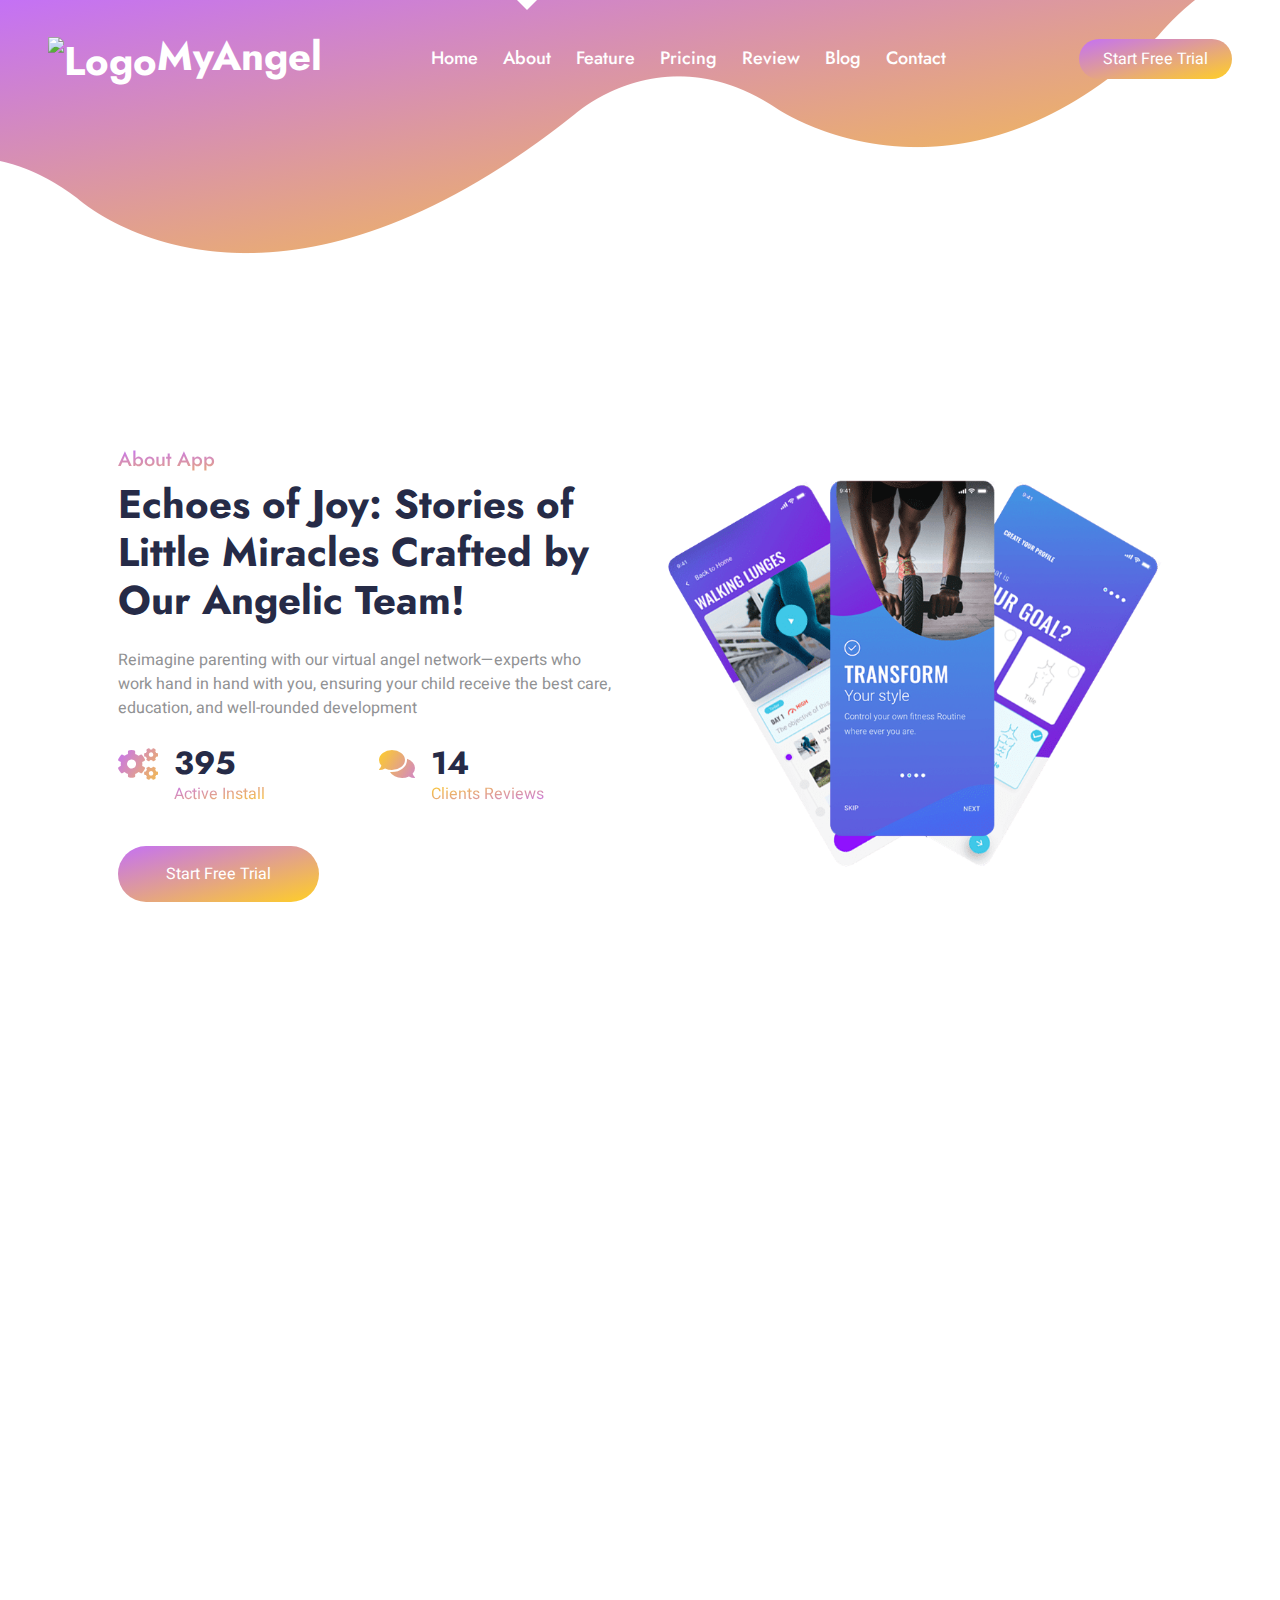
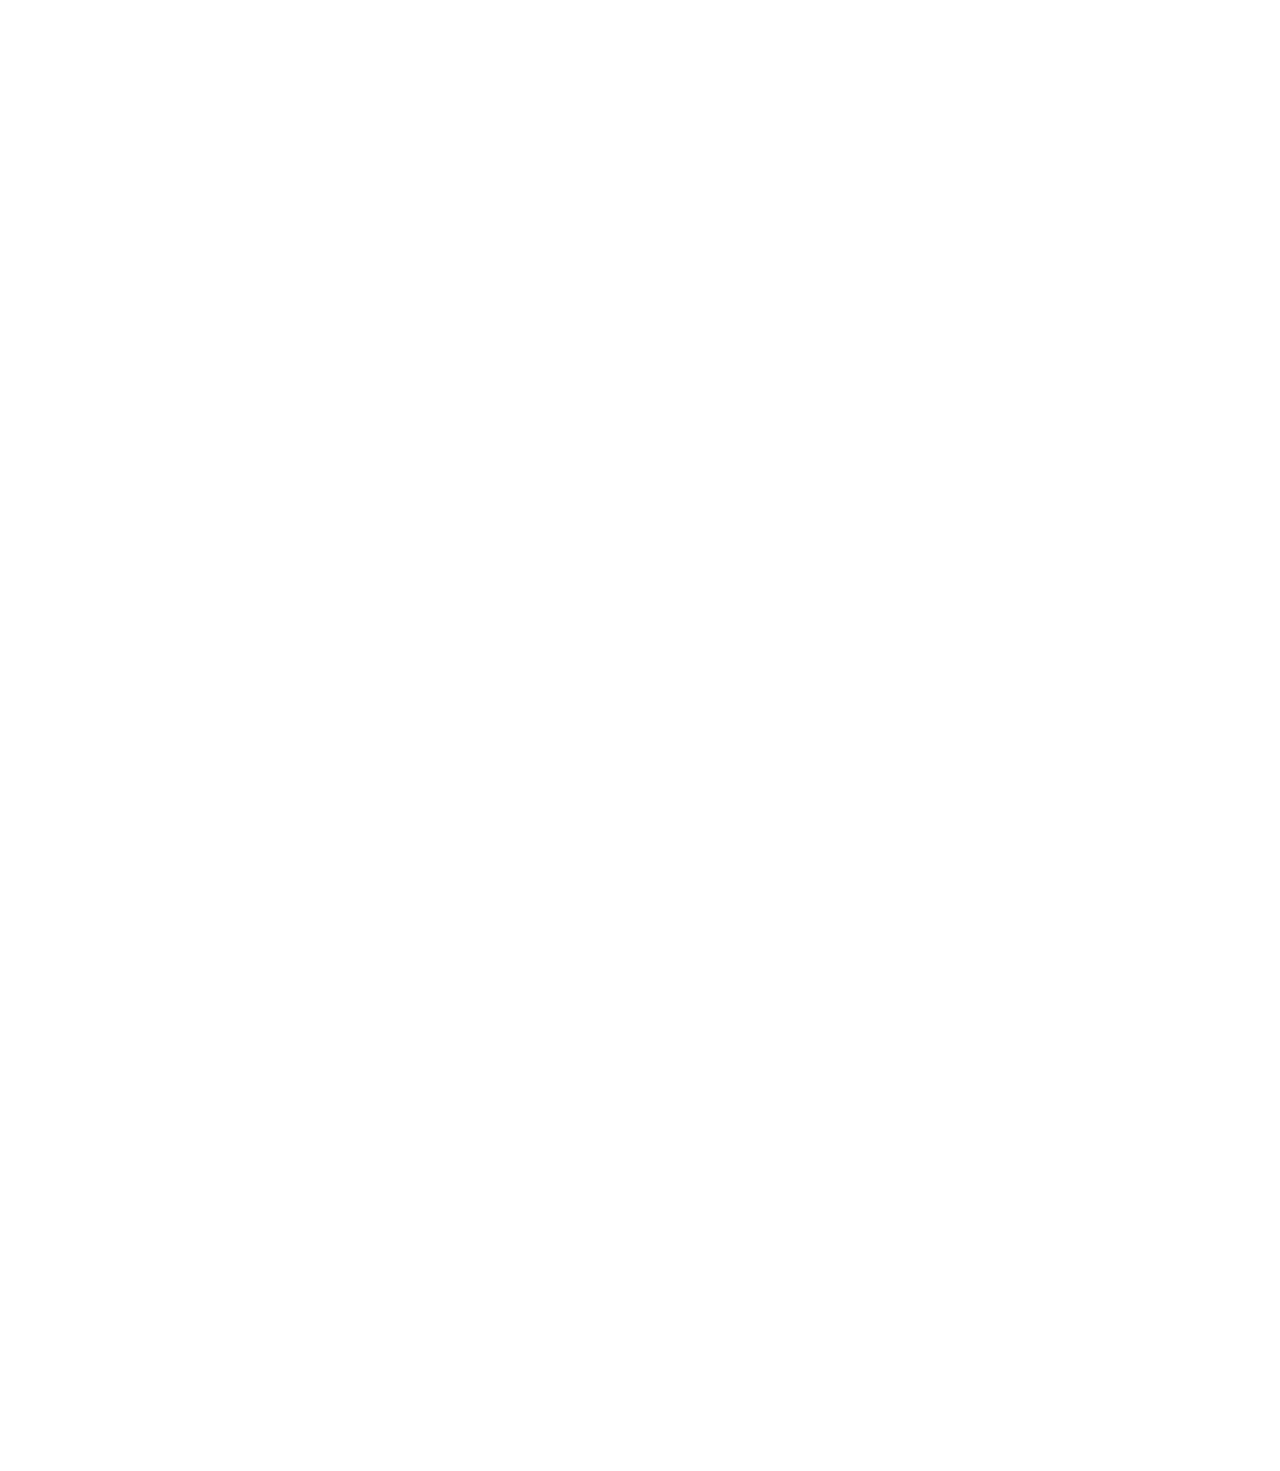
==== about.html @ a32f363b "bugs fixed blog" ====
<!DOCTYPE html>
<html lang="en">

<head>
    <meta charset="utf-8">
    <title>MyAngel</title>
    <meta content="width=device-width, initial-scale=1.0" name="viewport">
    <meta content="MyAngel, Myangel, My Angel, myangel" name="keywords">
    <meta content="" name="description">

    <!-- Favicon -->
    <link href="img/favicon.png" rel="icon">

    <!-- Google Web Fonts -->
    <link rel="preconnect" href="https://fonts.googleapis.com">
    <link rel="preconnect" href="https://fonts.gstatic.com" crossorigin>
    <link href="https://fonts.googleapis.com/css2?family=Heebo:wght@400;500&family=Jost:wght@500;600;700&display=swap" rel="stylesheet"> 

    <!-- Icon Font Stylesheet -->
    <link href="https://cdnjs.cloudflare.com/ajax/libs/font-awesome/5.10.0/css/all.min.css" rel="stylesheet">
    <link href="https://cdn.jsdelivr.net/npm/bootstrap-icons@1.4.1/font/bootstrap-icons.css" rel="stylesheet">

    <!-- Libraries Stylesheet -->
    <link href="lib/animate/animate.min.css" rel="stylesheet">
    <link href="lib/owlcarousel/assets/owl.carousel.min.css" rel="stylesheet">

    <!-- Customized Bootstrap Stylesheet -->
    <link href="css/bootstrap.min.css" rel="stylesheet">

    <!-- Template Stylesheet -->
    <link href="css/style.css" rel="stylesheet">
</head>

<body data-bs-spy="scroll" data-bs-target=".navbar" data-bs-offset="51">
    <div class="container-xxl bg-white p-0">
        <!-- Spinner Start -->
        <div id="spinner" class="show bg-white position-fixed translate-middle w-100 vh-100 top-50 start-50 d-flex align-items-center justify-content-center">
            <div class="spinner-grow text-primary" style="width: 3rem; height: 3rem;" role="status">
                <span class="sr-only">Loading...</span>
            </div>
        </div>
        <!-- Spinner End -->


        <!-- Navbar & Hero Start -->
        <div class="container-xxl position-relative p-0" id="home">
            <nav class="navbar navbar-expand-lg navbar-light px-4 px-lg-5 py-3 py-lg-0">
                <a href="#" class="navbar-brand p-0">
                    <h1 class="m-0"><img src="img/angelLogo.png" alt="Logo" class="angellogo">MyAngel</h1></a>
                <button class="navbar-toggler" type="button" data-bs-toggle="collapse" data-bs-target="#navbarCollapse">
                    <span class="fa fa-bars"></span>
                </button>
                <div class="collapse navbar-collapse" id="navbarCollapse">
                    <div class="navbar-nav mx-auto py-0">
                        <a href="index.html" class="nav-item nav-link">Home</a>
                        <a href="#" class="nav-item nav-link active">About</a>
                        <a href="feature.html" class="nav-item nav-link">Feature</a>
                        <a href="pricing.html" class="nav-item nav-link">Pricing</a>
                        <a href="review.html" class="nav-item nav-link">Review</a>
                        <a href="blog.html" class="nav-item nav-link">Blog</a>
                        <a href="contact.html" class="nav-item nav-link">Contact</a>
                    </div>
                    <a href="index.html#download" class="btn btn-primary-gradient rounded-pill py-2 px-4 ms-3 d-none d-lg-block">Start Free Trial</a>
                </div>
            </nav>

            <div class="container-xxl bg-primary hero-header">
                <div class="container px-lg-5">
                    
                </div>
            </div>
        </div>
        <!-- Navbar & Hero End -->


        <!-- About Start -->
    <section id="about">
        <div class="container-xxl py-5" id="about">
            <div class="container py-5 px-lg-5">
                <div class="row g-5 align-items-center">
                    <div class="col-lg-6 wow fadeInUp" data-wow-delay="0.1s">
                        <h5 class="text-primary-gradient fw-medium">About App</h5>
                        <h1 class="mb-4">Echoes of Joy: Stories of Little Miracles Crafted by Our Angelic Team!</h1>
                        <p class="mb-4">Reimagine parenting with our virtual angel network—experts who work hand in hand with 
                            you, ensuring your child receive the best care, education, and well-rounded development</p>
                        <div class="row g-4 mb-4">
                            <div class="col-sm-6 wow fadeIn" data-wow-delay="0.5s">
                                <div class="d-flex">
                                    <i class="fa fa-cogs fa-2x text-primary-gradient flex-shrink-0 mt-1"></i>
                                    <div class="ms-3">
                                        <h2 class="mb-0" data-toggle="counter-up">1234</h2>
                                        <p class="text-primary-gradient mb-0">Active Install</p>
                                    </div>
                                </div>
                            </div>
                            <div class="col-sm-6 wow fadeIn" data-wow-delay="0.7s">
                                <div class="d-flex">
                                    <i class="fa fa-comments fa-2x text-secondary-gradient flex-shrink-0 mt-1"></i>
                                    <div class="ms-3">
                                        <h2 class="mb-0" data-toggle="counter-up">45</h2>
                                        <p class="text-secondary-gradient mb-0">Clients Reviews</p>
                                    </div>
                                </div>
                            </div>
                        </div>
                        <a href="#download" class="btn btn-primary-gradient py-sm-3 px-4 px-sm-5 rounded-pill mt-3">Start Free Trial</a>
                    </div>
                    <div class="col-lg-6">
                        <img class="img-fluid wow fadeInRight" data-wow-delay="0.5s" src="img/about.png">
                    </div>
                </div>
            </div>
        </div>
    </section>
        <!-- About End -->


        <!-- Features Start -->
    <section id="feature">
        <div class="container-xxl py-5" id="feature">
            <div class="container py-5 px-lg-5">
                <div class="text-center wow fadeInUp" data-wow-delay="0.1s">
                    <h1 class="mb-5">Awesome Features</h1>
                </div>
                <div class="row g-4">
                    <div class="col-lg-4 col-md-6 wow fadeInUp" data-wow-delay="0.1s">
                        <div class="feature-item bg-light rounded p-4">
                            <div class="d-inline-flex align-items-center justify-content-center bg-primary-gradient rounded-circle mb-4" style="width: 60px; height: 60px;">
                                <i class="fa fa-eye text-white fs-4"></i>
                            </div>
                            <h5 class="mb-3">Creative Storytelling</h5>
                            <p class="m-0">Engaging story sessions to enhance imagination and language skills.</p>
                        </div>
                    </div>
                    <div class="col-lg-4 col-md-6 wow fadeInUp" data-wow-delay="0.3s">
                        <div class="feature-item bg-light rounded p-4">
                            <div class="d-inline-flex align-items-center justify-content-center bg-secondary-gradient rounded-circle mb-4" style="width: 60px; height: 60px;">
                                <i class="fa fa-layer-group text-white fs-4"></i>
                            </div>
                            <h5 class="mb-3">Science Experiments</h5>
                            <p class="m-0">Exciting experiments to foster curiosity and scientific thinking .</p>
                        </div>
                    </div>
                    <div class="col-lg-4 col-md-6 wow fadeInUp" data-wow-delay="0.5s">
                        <div class="feature-item bg-light rounded p-4">
                            <div class="d-inline-flex align-items-center justify-content-center bg-primary-gradient rounded-circle mb-4" style="width: 60px; height: 60px;">
                                <i class="fa fa-edit text-white fs-4"></i>
                            </div>
                            <h5 class="mb-3">Interactive Quizzes</h5>
                            <p class="m-0">Knowledge-based quizzes to stimulate learning and critical thinking</p>
                        </div>
                    </div>
                    <div class="col-lg-4 col-md-6 wow fadeInUp" data-wow-delay="0.1s">
                        <div class="feature-item bg-light rounded p-4">
                            <div class="d-inline-flex align-items-center justify-content-center bg-secondary-gradient rounded-circle mb-4" style="width: 60px; height: 60px;">
                                <i class="fa fa-shield-alt text-white fs-4"></i>
                            </div>
                            <h5 class="mb-3">Cooking Adventures</h5>
                            <p class="m-0">Fun and educational cooking sessions to encourage healthy eating habits.</p>
                        </div>
                    </div>
                    <div class="col-lg-4 col-md-6 wow fadeInUp" data-wow-delay="0.3s">
                        <div class="feature-item bg-light rounded p-4">
                            <div class="d-inline-flex align-items-center justify-content-center bg-primary-gradient rounded-circle mb-4" style="width: 60px; height: 60px;">
                                <i class="fa fa-cloud text-white fs-4"></i>
                            </div>
                            <h5 class="mb-3">Physical Fitness Challenges</h5>
                            <p class="m-0">Engaging exercises and challenges for a healthy lifestyle.</p>
                        </div>
                    </div>
                    <div class="col-lg-4 col-md-6 wow fadeInUp" data-wow-delay="0.5s">
                        <div class="feature-item bg-light rounded p-4">
                            <div class="d-inline-flex align-items-center justify-content-center bg-secondary-gradient rounded-circle mb-4" style="width: 60px; height: 60px;">
                                <i class="fa fa-mobile-alt text-white fs-4"></i>
                            </div>
                            <h5 class="mb-3">Virtual Book Club</h5>
                            <p class="m-0">Interactive book discussions to promote reading and literacy. </p>
                        </div>
                    </div>
                </div>
            </div>
        </div>
    </section>
        <!-- Features End -->


        <!-- Screenshot Start -->
        <div class="container-xxl py-5">
            <div class="container py-5 px-lg-5">
                <div class="row g-5 align-items-center">
                    <div class="col-lg-8 wow fadeInUp" data-wow-delay="0.1s">
                        
                        <h1 class="mb-4">Child Friendly interface And Very Easy To Use Learning App</h1>
                        <p class="mb-4">Elevate your parenting journey with our virtual angel companions—ensuring your child's 
                            health, education, and happiness, while respecting your unique role as their loving parent.</p>
                        <p><i class="fa fa-check text-primary-gradient me-3"></i>Personalized Tips and Advice</p>
                        <p><i class="fa fa-check text-primary-gradient me-3"></i>Virtual Playdates and Social Interaction</p>
                        <p class="mb-4"><i class="fa fa-check text-primary-gradient me-3"></i>Virtual Field Trips and Experiences</p>
                        <a href="#download" class="btn btn-primary-gradient py-sm-3 px-4 px-sm-5 rounded-pill mt-3">Download Now</a>
                    </div>
                    <div class="col-lg-4 d-flex justify-content-center justify-content-lg-end wow fadeInUp" data-wow-delay="0.3s">
                        <div class="owl-carousel screenshot-carousel">
                            <img class="img-fluid" src="img/screenshot-1.png" alt="">
                            <img class="img-fluid" src="img/screenshot-2.png" alt="">
                            <img class="img-fluid" src="img/screenshot-3.png" alt="">
                            <img class="img-fluid" src="img/screenshot-4.png" alt="">
                            <img class="img-fluid" src="img/screenshot-5.png" alt="">
                        </div>
                    </div>
                </div>
            </div>
        </div>
        <!-- Screenshot End -->
               

        <!-- Footer Start -->
        <div class="container-fluid bg-primary text-light footer wow fadeIn" data-wow-delay="0.1s">
            <div class="container py-5 px-lg-5">
                <div class="row g-5">
                    <div class="col-md-6 col-lg-6">
                        <h4 class="text-white mb-4">Address</h4>
                        <p><i class="fa fa-map-marker-alt me-3"></i>34 Fake Street, Bengaluru, India</p>
                        <p><i class="fa fa-phone-alt me-3"></i><a href="tel:+91 7777777777">+91 7777777777</a></p>
                        <p><i class="fa fa-envelope me-3"></i><a href="mailto:info@happyangels.com">info@happyangels.com</a></p>
                        <div class="d-flex pt-2">
                            <a class="btn btn-outline-light btn-social" href=""><i class="fab fa-twitter"></i></a>
                            <a class="btn btn-outline-light btn-social" href=""><i class="fab fa-facebook-f"></i></a>
                            <a class="btn btn-outline-light btn-social" href=""><i class="fab fa-instagram"></i></a>
                            <a class="btn btn-outline-light btn-social" href=""><i class="fab fa-linkedin-in"></i></a>
                        </div>
                    </div>
                    <div class="col-md-6 col-lg-6">
                        <h4 class="text-white mb-4">Quick Link</h4>
                        <a class="btn btn-link" href="#about">About Us</a>
                        <a class="btn btn-link" href="">Privacy Policy</a>
                        <a class="btn btn-link" href="">Terms & Condition</a>
                        <a class="btn btn-link" href="">Career</a>
                    </div>
                    
                </div>
            </div>
            <div class="container px-lg-5">
                <div class="copyright">
                    <div class="row">
                        <div class="col-md-6 text-center text-md-start mb-3 mb-md-0">
                            Copyright &copy;<script>document.write(new Date().getFullYear());</script> All rights reserved | This Demo is designed by <a href="https://oscode.co.in" target="_blank">OS-Code</a>
                        </div>
                    </div>
                </div>
            </div>
        </div>
        <!-- Footer End -->


        <!-- Back to Top -->
        <a href="#" class="btn btn-lg btn-lg-square back-to-top pt-2"><i class="bi bi-arrow-up text-white"></i></a>
    </div>

    <!-- JavaScript Libraries -->
    <script src="https://code.jquery.com/jquery-3.4.1.min.js"></script>
    <script src="https://cdn.jsdelivr.net/npm/bootstrap@5.0.0/dist/js/bootstrap.bundle.min.js"></script>
    <script src="lib/wow/wow.min.js"></script>
    <script src="lib/easing/easing.min.js"></script>
    <script src="lib/waypoints/waypoints.min.js"></script>
    <script src="lib/counterup/counterup.min.js"></script>
    <script src="lib/owlcarousel/owl.carousel.min.js"></script>

    <!--Javascript -->
    <script src="js/main.js"></script>
    <!--Disable Right Click-->
    <script src="js/sec.js"></script>
</body>

</html>
---- css/style.css ----
/********** Template CSS **********/
:root {
  --primary: #c471f5;
  --secondary: #ffcf26;
  --light: #ffffff;
  --dark: #262b47;
}

/*** Spinner ***/
#spinner {
  opacity: 0;
  visibility: hidden;
  transition: opacity 0.5s ease-out, visibility 0s linear 0.5s;
  z-index: 99999;
}

#spinner.show {
  transition: opacity 0.5s ease-out, visibility 0s linear 0s;
  visibility: visible;
  opacity: 1;
}

/*** Heading ***/
h1,
h2,
.fw-bold {
  font-weight: 700 !important;
}

h3,
h4,
.fw-semi-bold {
  font-weight: 600 !important;
}

h5,
h6,
.fw-medium {
  font-weight: 500 !important;
}

/*** Gradient Text & BG ***/
.text-primary-gradient {
  background: linear-gradient(
    to bottom right,
    var(--primary),
    var(--secondary)
  );
  -webkit-background-clip: text;
  -webkit-text-fill-color: transparent;
}

.text-secondary-gradient {
  background: linear-gradient(
    to bottom right,
    var(--secondary),
    var(--primary)
  );
  -webkit-background-clip: text;
  -webkit-text-fill-color: transparent;
}

.bg-primary-gradient {
  background: linear-gradient(
    to bottom right,
    var(--primary),
    var(--secondary)
  );
}

.bg-secondary-gradient {
  background: linear-gradient(
    to bottom right,
    var(--secondary),
    var(--primary)
  );
}

/*** Button ***/
.btn {
  transition: 0.5s;
}

.btn.btn-primary-gradient,
.btn.btn-secondary-gradient {
  position: relative;
  overflow: hidden;
  border: none;
  color: #ffffff;
  z-index: 1;
}

.btn.btn-primary-gradient::after,
.btn.btn-secondary-gradient::after {
  position: absolute;
  content: "";
  top: 0;
  left: 0;
  width: 100%;
  height: 100%;
  transition: 0.5s;
  z-index: -1;
  opacity: 0;
}

.btn.btn-primary-gradient,
.btn.btn-secondary-gradient::after {
  background: linear-gradient(
    to bottom right,
    var(--primary),
    var(--secondary)
  );
}

.btn.btn-secondary-gradient,
.btn.btn-primary-gradient::after {
  background: linear-gradient(
    to bottom right,
    var(--secondary),
    var(--primary)
  );
}

.btn.btn-primary-gradient:hover::after,
.btn.btn-secondary-gradient:hover::after {
  opacity: 1;
}

.btn-square {
  width: 38px;
  height: 38px;
}

.btn-sm-square {
  width: 32px;
  height: 32px;
}

.btn-lg-square {
  width: 48px;
  height: 48px;
}

.btn-square,
.btn-sm-square,
.btn-lg-square {
  padding: 0;
  display: flex;
  align-items: center;
  justify-content: center;
  font-weight: normal;
  border-radius: 50px;
}

.back-to-top {
  position: fixed;
  display: none;
  right: 45px;
  bottom: 45px;
  z-index: 99;
  border: none;
  background: linear-gradient(
    to bottom right,
    var(--primary),
    var(--secondary)
  );
}

/*** Navbar ***/
.navbar-light .navbar-nav .nav-link {
  position: relative;
  margin-right: 25px;
  padding: 45px 0;
  font-family: "Jost", sans-serif;
  font-size: 18px;
  font-weight: 500;
  color: var(--light) !important;
  outline: none;
  transition: 0.5s;
}

.navbar-light .navbar-nav .nav-link::before {
  position: absolute;
  content: "";
  width: 0;
  height: 0;
  top: -10px;
  left: 50%;
  transform: translateX(-50%);
  border: 10px solid;
  border-color: var(--light) transparent transparent transparent;
  transition: 0.5s;
}

.sticky-top.navbar-light .navbar-nav .nav-link {
  padding: 20px 0;
  color: var(--dark) !important;
}

.navbar-light .navbar-nav .nav-link:hover::before,
.navbar-light .navbar-nav .nav-link.active::before {
  top: 0;
}

.navbar-light .navbar-brand h1 {
  color: #ffffff;
}

.navbar-light .navbar-brand img {
  max-height: 100px;
  transition: 0.5s;
}

.sticky-top.navbar-light .navbar-brand img {
  max-height: 90px;
}

@media (max-width: 991.98px) {
  .sticky-top.navbar-light {
    position: relative;
    background: #ffffff;
  }

  .navbar-light .navbar-collapse {
    margin-top: 15px;
    border-top: 1px solid #dddddd;
  }

  .navbar-light .navbar-nav .nav-link,
  .sticky-top.navbar-light .navbar-nav .nav-link {
    padding: 10px 0;
    margin-left: 0;
    color: var(--dark) !important;
  }

  .navbar-light .navbar-nav .nav-link::before {
    display: none;
  }

  .navbar-light .navbar-nav .nav-link:hover,
  .navbar-light .navbar-nav .nav-link.active {
    color: var(--primary) !important;
  }

  .navbar-light .navbar-brand h1 {
    background: linear-gradient(
      to bottom right,
      var(--primary),
      var(--secondary)
    );
    -webkit-background-clip: text;
    -webkit-text-fill-color: transparent;
  }

  .navbar-light .navbar-brand img {
    max-height: 90px;
  }
}

@media (min-width: 992px) {
  .navbar-light {
    position: absolute;
    width: 100%;
    top: 0;
    left: 0;
    z-index: 999;
  }

  .sticky-top.navbar-light {
    position: fixed;
    background: #ffffff;
  }

  .sticky-top.navbar-light .navbar-nav .nav-link::before {
    border-top-color: var(--primary);
  }

  .sticky-top.navbar-light .navbar-brand h1 {
    background: linear-gradient(
      to bottom right,
      var(--primary),
      var(--secondary)
    );
    -webkit-background-clip: text;
    -webkit-text-fill-color: transparent;
  }
}

/*** Hero Header ***/
.hero-header {
  margin-bottom: 6rem;
  padding: 16rem 0 0 0;
  background: url(../img/), url(../img/), url(../img/bg-bottom.png),
    linear-gradient(to bottom right, var(--primary), var(--secondary));
  background-position: left 0px top 0px, right 0px top 50%, center bottom;
  background-repeat: no-repeat;
}

@media (max-width: 991.98px) {
  .hero-header {
    padding: 6rem 0 9rem 0;
  }
}

/*** Feature ***/
.feature-item {
  transition: 0.5s;
}

.feature-item:hover {
  margin-top: -15px;
  box-shadow: 0 0.5rem 1.5rem rgba(0, 0, 0, 0.08);
}

/*** Pricing ***/
.pricing .nav {
  padding: 2px;
}

.pricing .nav-link {
  padding: 12px 30px;
  font-weight: 500;
  color: var(--dark);
  background: #ffffff;
}

.pricing .nav-item:first-child .nav-link {
  border-radius: 30px 0 0 30px;
}

.pricing .nav-item:last-child .nav-link {
  border-radius: 0 30px 30px 0;
}

.pricing .nav-link.active {
  color: #ffffff;
  background: linear-gradient(
    to bottom right,
    var(--primary),
    var(--secondary)
  );
}

/*** Screenshot ***/
.screenshot-carousel {
  position: relative;
  width: 253px;
  height: 500px;
  padding: 15px;
  margin-right: 30px;
}

.screenshot-carousel::before {
  position: absolute;
  content: "";
  width: 100%;
  height: 100%;
  top: 0;
  left: 0;
  background: url(../img/screenshot-frame.png) center center no-repeat;
  background-size: 253px 500px;
  z-index: 1;
}

.screenshot-carousel .owl-item img {
  position: relative;
  width: 223px;
  height: 470px;
}

.screenshot-carousel .owl-dots {
  position: absolute;
  top: 50%;
  right: -30px;
  transform: translateY(-50%);
  display: flex;
  flex-direction: column;
  align-items: center;
  justify-content: center;
}

.screenshot-carousel .owl-dot {
  position: relative;
  display: inline-block;
  margin: 5px 0;
  width: 15px;
  height: 15px;
  background: linear-gradient(
    to bottom right,
    var(--primary),
    var(--secondary)
  );
  border-radius: 15px;
  transition: 0.5s;
}

.screenshot-carousel .owl-dot::after {
  position: absolute;
  content: "";
  width: 5px;
  height: 5px;
  top: 5px;
  left: 5px;
  background: #ffffff;
  border-radius: 5px;
}

.screenshot-carousel .owl-dot.active {
  box-shadow: 0 0 10px var(--dark);
}

/*** Testimonial ***/
.testimonial-carousel .owl-item .testimonial-item,
.testimonial-carousel .owl-item .testimonial-item * {
  transition: 0.5s;
}

.testimonial-carousel .owl-item.center .testimonial-item {
  background: linear-gradient(
    to bottom right,
    var(--primary),
    var(--secondary)
  );
}

.testimonial-carousel .owl-item.center .testimonial-item h5,
.testimonial-carousel .owl-item.center .testimonial-item p {
  color: #ffffff !important;
}

.testimonial-carousel .owl-nav {
  margin-top: 30px;
  display: flex;
  justify-content: center;
}

.testimonial-carousel .owl-nav .owl-prev,
.testimonial-carousel .owl-nav .owl-next {
  margin: 0 12px;
  width: 50px;
  height: 50px;
  display: flex;
  align-items: center;
  justify-content: center;
  color: #ffffff;
  background: linear-gradient(
    to bottom right,
    var(--primary),
    var(--secondary)
  );
  border-radius: 60px;
  font-size: 18px;
  transition: 0.5s;
}

.testimonial-carousel .owl-nav .owl-prev:hover,
.testimonial-carousel .owl-nav .owl-next:hover {
  background: linear-gradient(
    to bottom right,
    var(--secondary),
    var(--primary)
  );
}

/* blog */

.blog-footer {
  display: flex;
  align-items: center;
  justify-content: space-between;
  margin-top: 1rem;
}

/*** Footer ***/
.footer {
  margin-top: 6rem;
  padding-top: 9rem;
  background: url(../img/), url(../img/), url(../img/bg-top.png),
    linear-gradient(to bottom right, var(--primary), var(--secondary));
  background-position: left 0px bottom 0px, right 0px top 50%, center top;
  background-repeat: no-repeat;
}

.footer .btn.btn-social {
  margin-right: 5px;
  width: 40px;
  height: 40px;
  display: flex;
  align-items: center;
  justify-content: center;
  color: var(--light);
  border: 1px solid rgba(256, 256, 256, 0.1);
  border-radius: 40px;
  transition: 0.3s;
}

.footer .btn.btn-social:hover {
  color: var(--primary);
}

.footer .btn.btn-link {
  display: block;
  margin-bottom: 10px;
  padding: 0;
  text-align: left;
  color: var(--light);
  font-weight: normal;
  transition: 0.3s;
}

.footer .btn.btn-link::before {
  position: relative;
  content: "\f105";
  font-family: "Font Awesome 5 Free";
  font-weight: 900;
  margin-right: 10px;
}

.footer .btn.btn-link:hover {
  letter-spacing: 1px;
  box-shadow: none;
}

.footer .copyright {
  padding: 25px 0;
  font-size: 14px;
  border-top: 1px solid rgba(256, 256, 256, 0.1);
}

.footer .copyright a {
  color: var(--light);
}

.footer .footer-menu a {
  margin-right: 15px;
  padding-right: 15px;
  border-right: 1px solid rgba(255, 255, 255, 0.1);
}

.footer .footer-menu a:last-child {
  margin-right: 0;
  padding-right: 0;
  border-right: none;
}
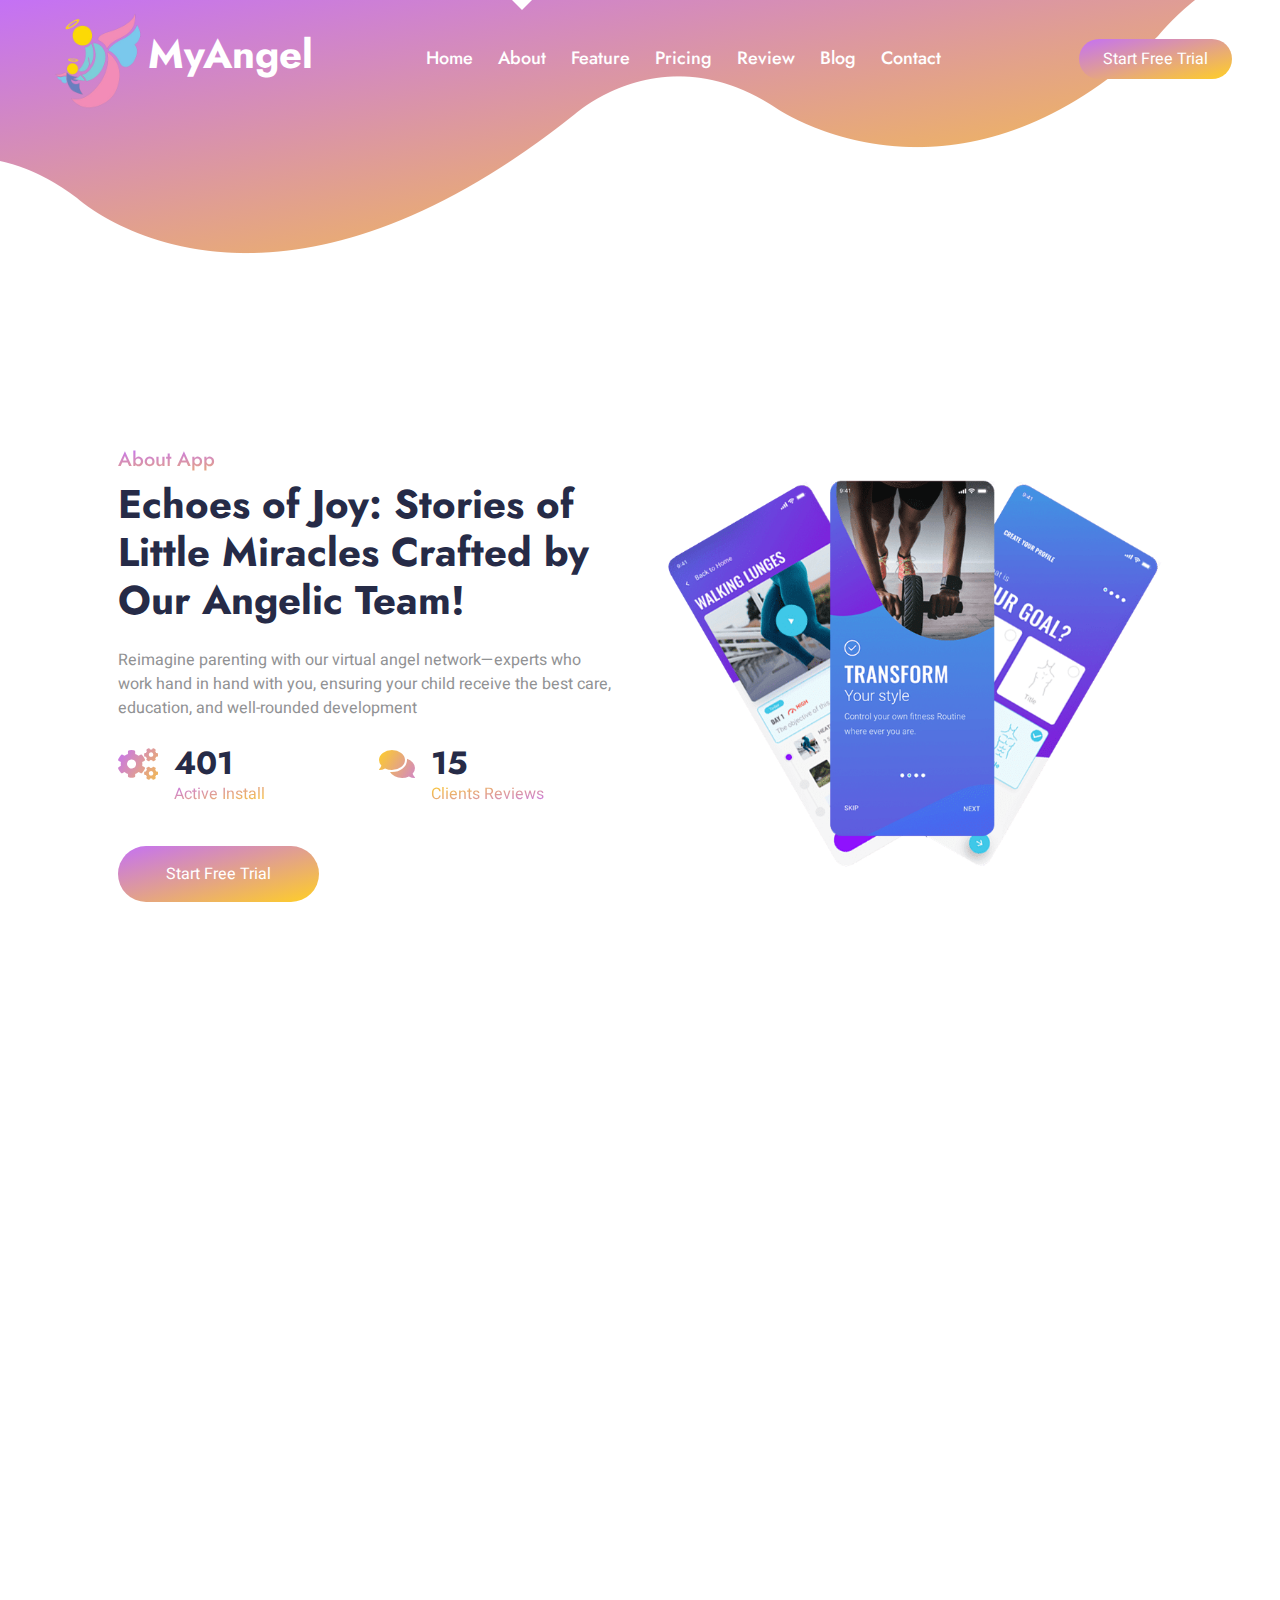
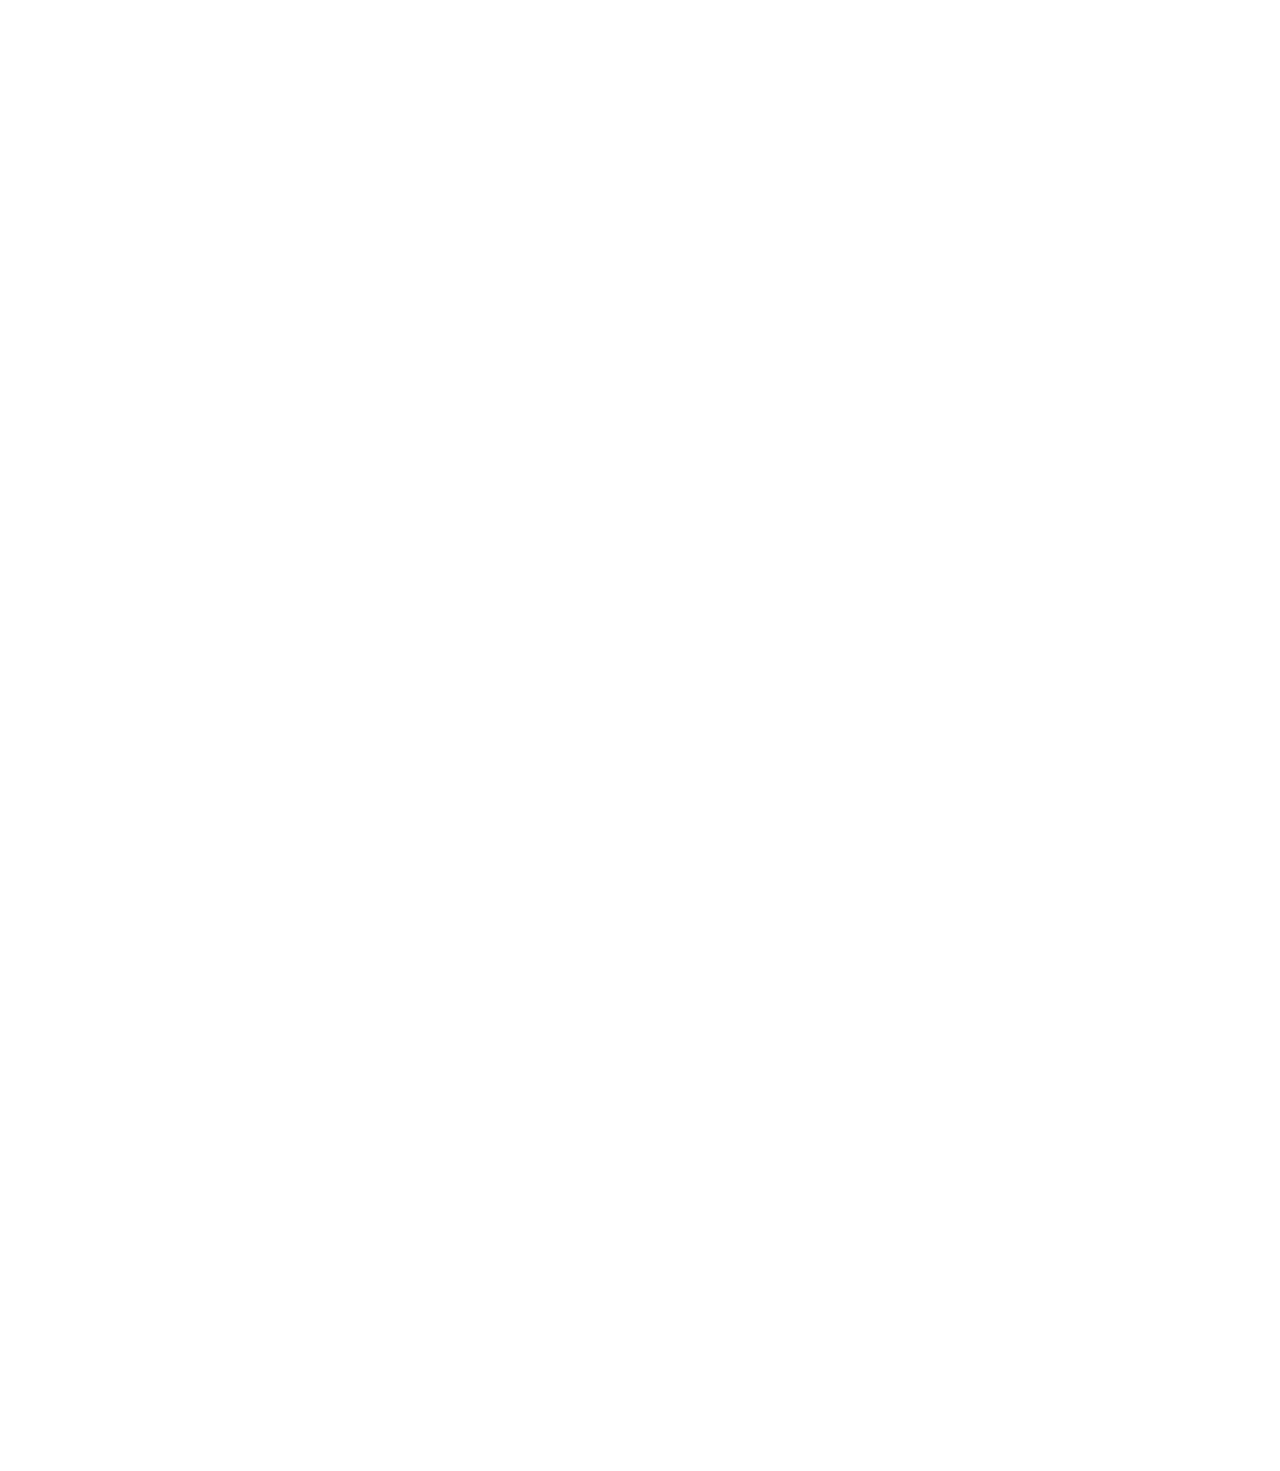
==== commit 4d05e755: "bugs fixed" ====
--- a/about.html
+++ b/about.html
@@ -221,7 +221,7 @@
                         <h4 class="text-white mb-4">Address</h4>
                         <p><i class="fa fa-map-marker-alt me-3"></i>34 Fake Street, Bengaluru, India</p>
                         <p><i class="fa fa-phone-alt me-3"></i><a href="tel:+91 7777777777">+91 7777777777</a></p>
-                        <p><i class="fa fa-envelope me-3"></i><a href="mailto:info@happyangels.com">info@happyangels.com</a></p>
+                        <p><i class="fa fa-envelope me-3"></i><a href="mailto:info@myangel.com">info@myangel.com</a></p>
                         <div class="d-flex pt-2">
                             <a class="btn btn-outline-light btn-social" href=""><i class="fab fa-twitter"></i></a>
                             <a class="btn btn-outline-light btn-social" href=""><i class="fab fa-facebook-f"></i></a>
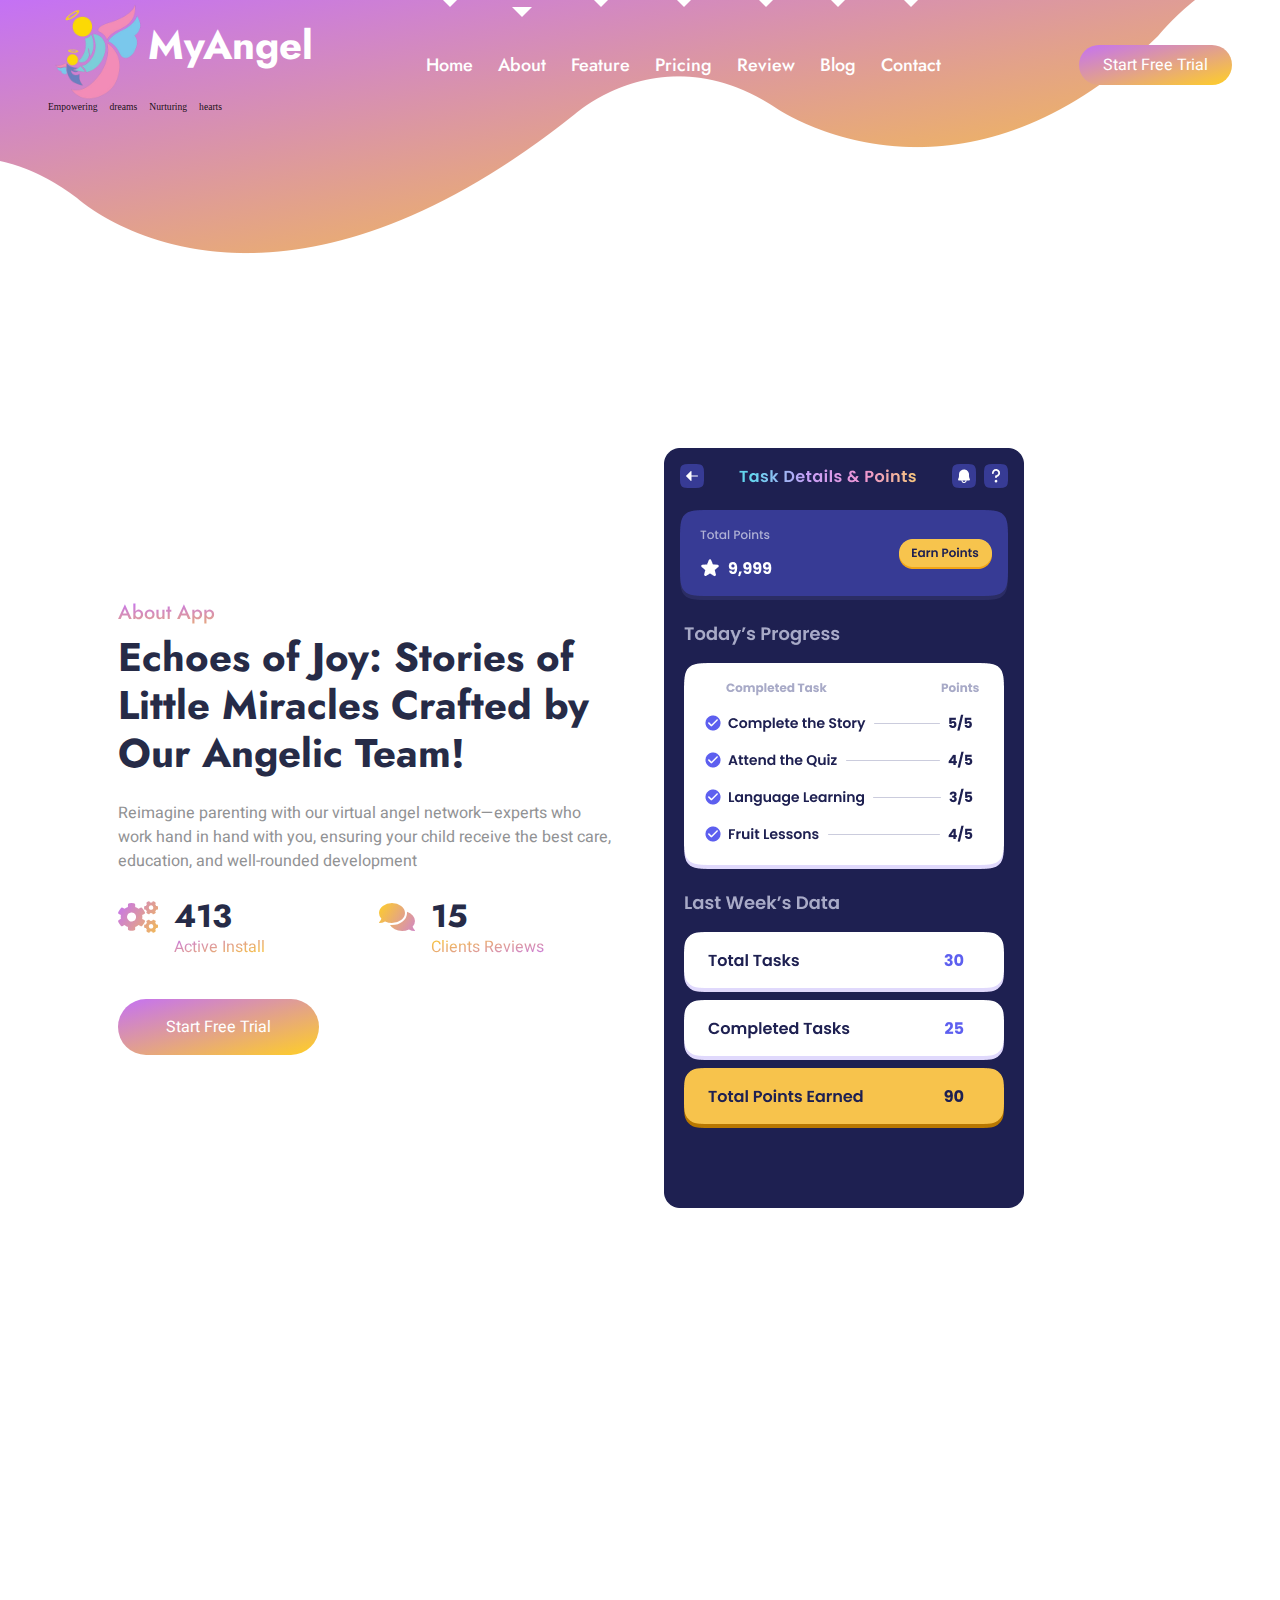
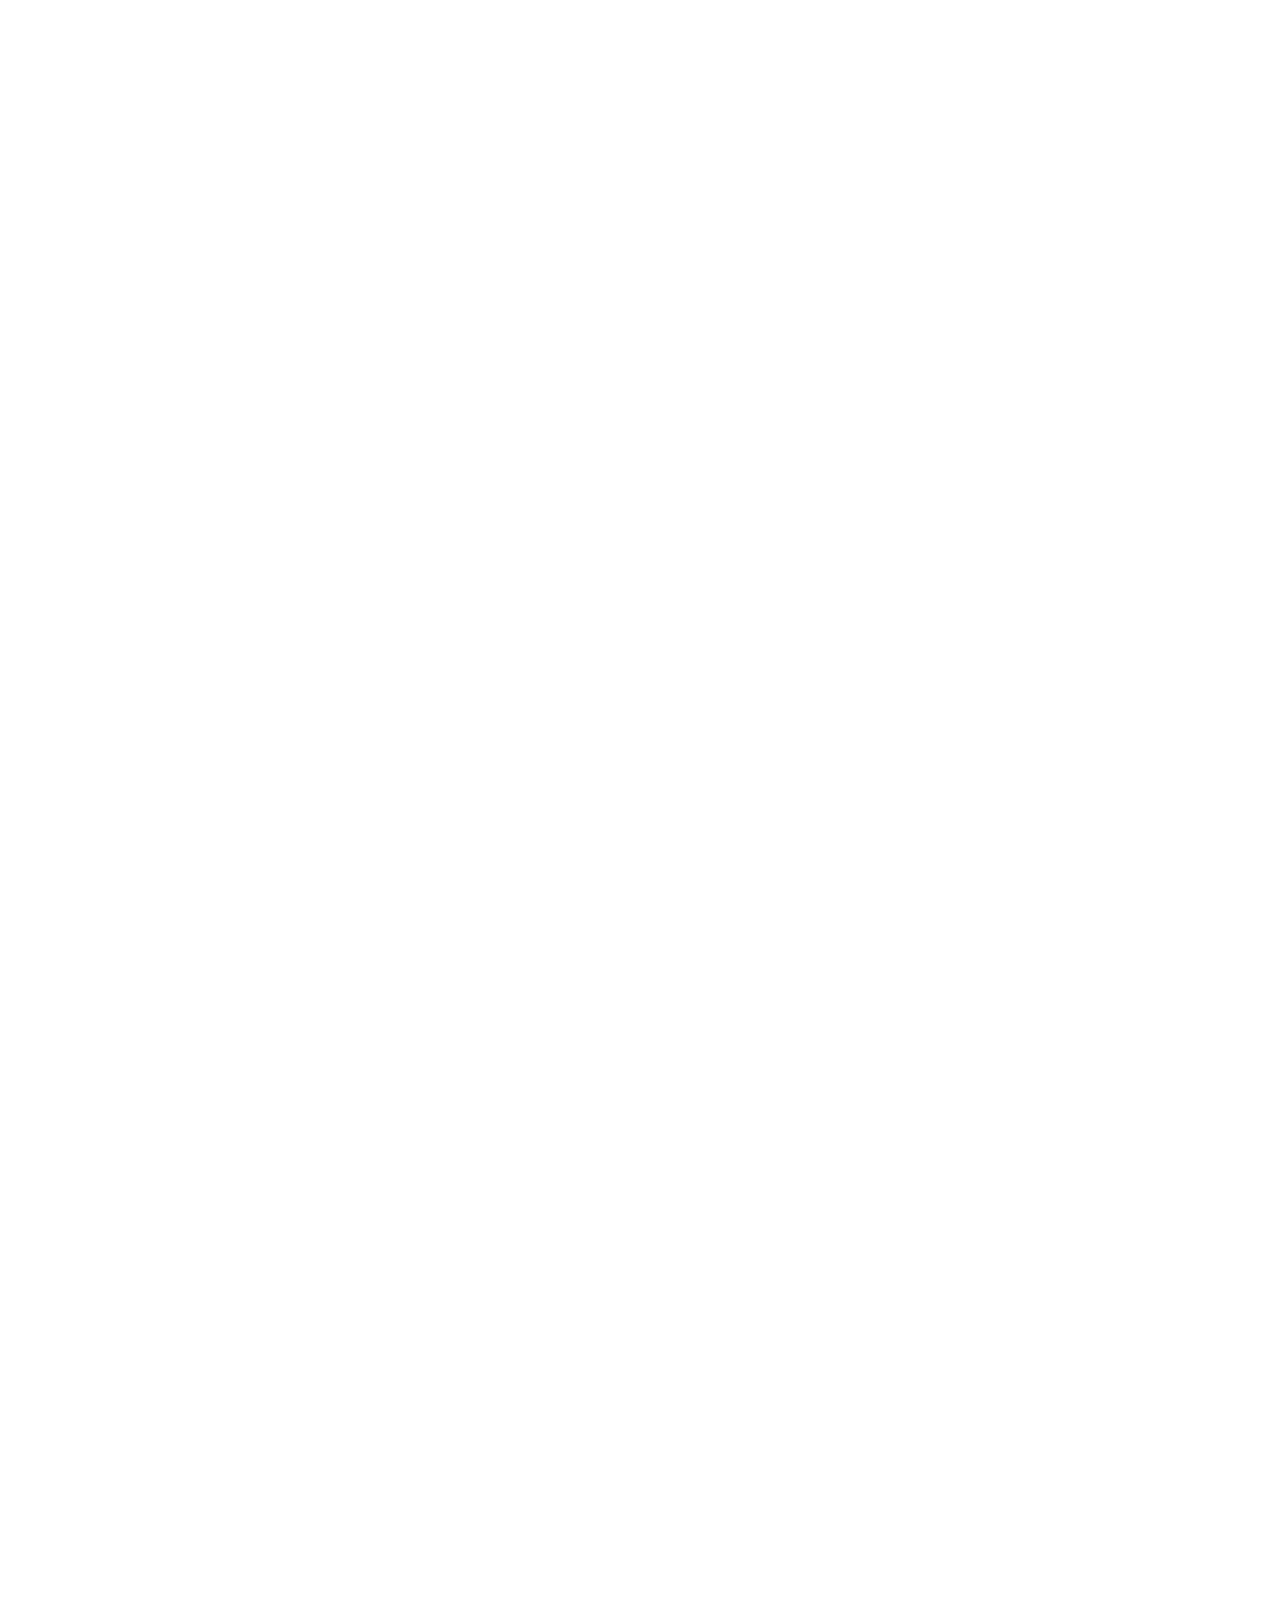
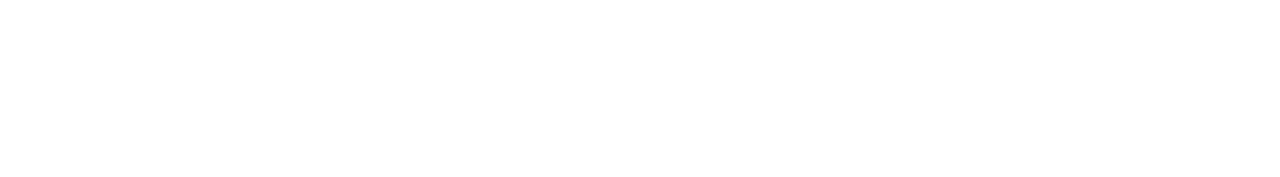
==== commit 8ff40123: "changes made in the logo" ====
--- a/about.html
+++ b/about.html
@@ -1,259 +1,387 @@
 <!DOCTYPE html>
 <html lang="en">
-
-<head>
-    <meta charset="utf-8">
+  <head>
+    <meta charset="utf-8" />
     <title>MyAngel</title>
-    <meta content="width=device-width, initial-scale=1.0" name="viewport">
-    <meta content="MyAngel, Myangel, My Angel, myangel" name="keywords">
-    <meta content="" name="description">
+    <meta content="width=device-width, initial-scale=1.0" name="viewport" />
+    <meta content="MyAngel, Myangel, My Angel, myangel" name="keywords" />
+    <meta content="" name="description" />
 
     <!-- Favicon -->
-    <link href="img/favicon.png" rel="icon">
+    <link href="img/favicon.png" rel="icon" />
 
     <!-- Google Web Fonts -->
-    <link rel="preconnect" href="https://fonts.googleapis.com">
-    <link rel="preconnect" href="https://fonts.gstatic.com" crossorigin>
-    <link href="https://fonts.googleapis.com/css2?family=Heebo:wght@400;500&family=Jost:wght@500;600;700&display=swap" rel="stylesheet"> 
+    <link rel="preconnect" href="https://fonts.googleapis.com" />
+    <link rel="preconnect" href="https://fonts.gstatic.com" crossorigin />
+    <link
+      href="https://fonts.googleapis.com/css2?family=Heebo:wght@400;500&family=Jost:wght@500;600;700&display=swap"
+      rel="stylesheet"
+    />
 
     <!-- Icon Font Stylesheet -->
-    <link href="https://cdnjs.cloudflare.com/ajax/libs/font-awesome/5.10.0/css/all.min.css" rel="stylesheet">
-    <link href="https://cdn.jsdelivr.net/npm/bootstrap-icons@1.4.1/font/bootstrap-icons.css" rel="stylesheet">
+    <link
+      href="https://cdnjs.cloudflare.com/ajax/libs/font-awesome/5.10.0/css/all.min.css"
+      rel="stylesheet"
+    />
+    <link
+      href="https://cdn.jsdelivr.net/npm/bootstrap-icons@1.4.1/font/bootstrap-icons.css"
+      rel="stylesheet"
+    />
 
     <!-- Libraries Stylesheet -->
-    <link href="lib/animate/animate.min.css" rel="stylesheet">
-    <link href="lib/owlcarousel/assets/owl.carousel.min.css" rel="stylesheet">
+    <link href="lib/animate/animate.min.css" rel="stylesheet" />
+    <link href="lib/owlcarousel/assets/owl.carousel.min.css" rel="stylesheet" />
 
     <!-- Customized Bootstrap Stylesheet -->
-    <link href="css/bootstrap.min.css" rel="stylesheet">
+    <link href="css/bootstrap.min.css" rel="stylesheet" />
 
     <!-- Template Stylesheet -->
-    <link href="css/style.css" rel="stylesheet">
-</head>
-
-<body data-bs-spy="scroll" data-bs-target=".navbar" data-bs-offset="51">
+    <link href="css/style.css" rel="stylesheet" />
+  </head>
+
+  <body data-bs-spy="scroll" data-bs-target=".navbar" data-bs-offset="51">
     <div class="container-xxl bg-white p-0">
-        <!-- Spinner Start -->
-        <div id="spinner" class="show bg-white position-fixed translate-middle w-100 vh-100 top-50 start-50 d-flex align-items-center justify-content-center">
-            <div class="spinner-grow text-primary" style="width: 3rem; height: 3rem;" role="status">
-                <span class="sr-only">Loading...</span>
-            </div>
-        </div>
-        <!-- Spinner End -->
-
-
-        <!-- Navbar & Hero Start -->
-        <div class="container-xxl position-relative p-0" id="home">
-            <nav class="navbar navbar-expand-lg navbar-light px-4 px-lg-5 py-3 py-lg-0">
-                <a href="#" class="navbar-brand p-0">
-                    <h1 class="m-0"><img src="img/angelLogo.png" alt="Logo" class="angellogo">MyAngel</h1></a>
-                <button class="navbar-toggler" type="button" data-bs-toggle="collapse" data-bs-target="#navbarCollapse">
-                    <span class="fa fa-bars"></span>
-                </button>
-                <div class="collapse navbar-collapse" id="navbarCollapse">
-                    <div class="navbar-nav mx-auto py-0">
-                        <a href="index.html" class="nav-item nav-link">Home</a>
-                        <a href="#" class="nav-item nav-link active">About</a>
-                        <a href="feature.html" class="nav-item nav-link">Feature</a>
-                        <a href="pricing.html" class="nav-item nav-link">Pricing</a>
-                        <a href="review.html" class="nav-item nav-link">Review</a>
-                        <a href="blog.html" class="nav-item nav-link">Blog</a>
-                        <a href="contact.html" class="nav-item nav-link">Contact</a>
+      <!-- Spinner Start -->
+      <div
+        id="spinner"
+        class="show bg-white position-fixed translate-middle w-100 vh-100 top-50 start-50 d-flex align-items-center justify-content-center"
+      >
+        <div
+          class="spinner-grow text-primary"
+          style="width: 3rem; height: 3rem"
+          role="status"
+        >
+          <span class="sr-only">Loading...</span>
+        </div>
+      </div>
+      <!-- Spinner End -->
+
+      <!-- Navbar & Hero Start -->
+      <div class="container-xxl position-relative p-0" id="home">
+        <nav
+          class="navbar navbar-expand-lg navbar-light px-4 px-lg-5 py-3 py-lg-0"
+        >
+          <a href="#" class="navbar-brand p-0">
+            <h1 class="m-0">
+              <img
+                src="img/angelLogo.png"
+                alt="Logo"
+                class="angellogo"
+              />MyAngel
+            </h1>
+            <p class="about-logo">Empowering dreams Nurturing hearts</p>
+          </a>
+          <button
+            class="navbar-toggler"
+            type="button"
+            data-bs-toggle="collapse"
+            data-bs-target="#navbarCollapse"
+          >
+            <span class="fa fa-bars"></span>
+          </button>
+          <div class="collapse navbar-collapse" id="navbarCollapse">
+            <div class="navbar-nav mx-auto py-0">
+              <a href="index.html" class="nav-item nav-link">Home</a>
+              <a href="#" class="nav-item nav-link active">About</a>
+              <a href="feature.html" class="nav-item nav-link">Feature</a>
+              <a href="pricing.html" class="nav-item nav-link">Pricing</a>
+              <a href="review.html" class="nav-item nav-link">Review</a>
+              <a href="blog.html" class="nav-item nav-link">Blog</a>
+              <a href="contact.html" class="nav-item nav-link">Contact</a>
+            </div>
+            <a
+              href="index.html#download"
+              class="btn btn-primary-gradient rounded-pill py-2 px-4 ms-3 d-none d-lg-block"
+              >Start Free Trial</a
+            >
+          </div>
+        </nav>
+
+        <div class="container-xxl bg-primary hero-header">
+          <div class="container px-lg-5"></div>
+        </div>
+      </div>
+      <!-- Navbar & Hero End -->
+
+      <!-- About Start -->
+      <section id="about">
+        <div class="container-xxl py-5" id="about">
+          <div class="container py-5 px-lg-5">
+            <div class="row g-5 align-items-center">
+              <div class="col-lg-6 wow fadeInUp" data-wow-delay="0.1s">
+                <h5 class="text-primary-gradient fw-medium">About App</h5>
+                <h1 class="mb-4">
+                  Echoes of Joy: Stories of Little Miracles Crafted by Our
+                  Angelic Team!
+                </h1>
+                <p class="mb-4">
+                  Reimagine parenting with our virtual angel network—experts who
+                  work hand in hand with you, ensuring your child receive the
+                  best care, education, and well-rounded development
+                </p>
+                <div class="row g-4 mb-4">
+                  <div class="col-sm-6 wow fadeIn" data-wow-delay="0.5s">
+                    <div class="d-flex">
+                      <i
+                        class="fa fa-cogs fa-2x text-primary-gradient flex-shrink-0 mt-1"
+                      ></i>
+                      <div class="ms-3">
+                        <h2 class="mb-0" data-toggle="counter-up">1234</h2>
+                        <p class="text-primary-gradient mb-0">Active Install</p>
+                      </div>
                     </div>
-                    <a href="index.html#download" class="btn btn-primary-gradient rounded-pill py-2 px-4 ms-3 d-none d-lg-block">Start Free Trial</a>
-                </div>
-            </nav>
-
-            <div class="container-xxl bg-primary hero-header">
-                <div class="container px-lg-5">
-                    
-                </div>
-            </div>
-        </div>
-        <!-- Navbar & Hero End -->
-
-
-        <!-- About Start -->
-    <section id="about">
-        <div class="container-xxl py-5" id="about">
-            <div class="container py-5 px-lg-5">
-                <div class="row g-5 align-items-center">
-                    <div class="col-lg-6 wow fadeInUp" data-wow-delay="0.1s">
-                        <h5 class="text-primary-gradient fw-medium">About App</h5>
-                        <h1 class="mb-4">Echoes of Joy: Stories of Little Miracles Crafted by Our Angelic Team!</h1>
-                        <p class="mb-4">Reimagine parenting with our virtual angel network—experts who work hand in hand with 
-                            you, ensuring your child receive the best care, education, and well-rounded development</p>
-                        <div class="row g-4 mb-4">
-                            <div class="col-sm-6 wow fadeIn" data-wow-delay="0.5s">
-                                <div class="d-flex">
-                                    <i class="fa fa-cogs fa-2x text-primary-gradient flex-shrink-0 mt-1"></i>
-                                    <div class="ms-3">
-                                        <h2 class="mb-0" data-toggle="counter-up">1234</h2>
-                                        <p class="text-primary-gradient mb-0">Active Install</p>
-                                    </div>
-                                </div>
-                            </div>
-                            <div class="col-sm-6 wow fadeIn" data-wow-delay="0.7s">
-                                <div class="d-flex">
-                                    <i class="fa fa-comments fa-2x text-secondary-gradient flex-shrink-0 mt-1"></i>
-                                    <div class="ms-3">
-                                        <h2 class="mb-0" data-toggle="counter-up">45</h2>
-                                        <p class="text-secondary-gradient mb-0">Clients Reviews</p>
-                                    </div>
-                                </div>
-                            </div>
-                        </div>
-                        <a href="#download" class="btn btn-primary-gradient py-sm-3 px-4 px-sm-5 rounded-pill mt-3">Start Free Trial</a>
+                  </div>
+                  <div class="col-sm-6 wow fadeIn" data-wow-delay="0.7s">
+                    <div class="d-flex">
+                      <i
+                        class="fa fa-comments fa-2x text-secondary-gradient flex-shrink-0 mt-1"
+                      ></i>
+                      <div class="ms-3">
+                        <h2 class="mb-0" data-toggle="counter-up">45</h2>
+                        <p class="text-secondary-gradient mb-0">
+                          Clients Reviews
+                        </p>
+                      </div>
                     </div>
-                    <div class="col-lg-6">
-                        <img class="img-fluid wow fadeInRight" data-wow-delay="0.5s" src="img/about.png">
-                    </div>
-                </div>
-            </div>
-        </div>
-    </section>
-        <!-- About End -->
-
-
-        <!-- Features Start -->
-    <section id="feature">
+                  </div>
+                </div>
+                <a
+                  href="#download"
+                  class="btn btn-primary-gradient py-sm-3 px-4 px-sm-5 rounded-pill mt-3"
+                  >Start Free Trial</a
+                >
+              </div>
+              <div class="col-lg-6">
+                <img
+                  class="img-fluid wow fadeInRight"
+                  data-wow-delay="0.5s"
+                  src="img/about.png"
+                />
+              </div>
+            </div>
+          </div>
+        </div>
+      </section>
+      <!-- About End -->
+
+      <!-- Features Start -->
+      <section id="feature">
         <div class="container-xxl py-5" id="feature">
-            <div class="container py-5 px-lg-5">
-                <div class="text-center wow fadeInUp" data-wow-delay="0.1s">
-                    <h1 class="mb-5">Awesome Features</h1>
-                </div>
-                <div class="row g-4">
-                    <div class="col-lg-4 col-md-6 wow fadeInUp" data-wow-delay="0.1s">
-                        <div class="feature-item bg-light rounded p-4">
-                            <div class="d-inline-flex align-items-center justify-content-center bg-primary-gradient rounded-circle mb-4" style="width: 60px; height: 60px;">
-                                <i class="fa fa-eye text-white fs-4"></i>
-                            </div>
-                            <h5 class="mb-3">Creative Storytelling</h5>
-                            <p class="m-0">Engaging story sessions to enhance imagination and language skills.</p>
-                        </div>
-                    </div>
-                    <div class="col-lg-4 col-md-6 wow fadeInUp" data-wow-delay="0.3s">
-                        <div class="feature-item bg-light rounded p-4">
-                            <div class="d-inline-flex align-items-center justify-content-center bg-secondary-gradient rounded-circle mb-4" style="width: 60px; height: 60px;">
-                                <i class="fa fa-layer-group text-white fs-4"></i>
-                            </div>
-                            <h5 class="mb-3">Science Experiments</h5>
-                            <p class="m-0">Exciting experiments to foster curiosity and scientific thinking .</p>
-                        </div>
-                    </div>
-                    <div class="col-lg-4 col-md-6 wow fadeInUp" data-wow-delay="0.5s">
-                        <div class="feature-item bg-light rounded p-4">
-                            <div class="d-inline-flex align-items-center justify-content-center bg-primary-gradient rounded-circle mb-4" style="width: 60px; height: 60px;">
-                                <i class="fa fa-edit text-white fs-4"></i>
-                            </div>
-                            <h5 class="mb-3">Interactive Quizzes</h5>
-                            <p class="m-0">Knowledge-based quizzes to stimulate learning and critical thinking</p>
-                        </div>
-                    </div>
-                    <div class="col-lg-4 col-md-6 wow fadeInUp" data-wow-delay="0.1s">
-                        <div class="feature-item bg-light rounded p-4">
-                            <div class="d-inline-flex align-items-center justify-content-center bg-secondary-gradient rounded-circle mb-4" style="width: 60px; height: 60px;">
-                                <i class="fa fa-shield-alt text-white fs-4"></i>
-                            </div>
-                            <h5 class="mb-3">Cooking Adventures</h5>
-                            <p class="m-0">Fun and educational cooking sessions to encourage healthy eating habits.</p>
-                        </div>
-                    </div>
-                    <div class="col-lg-4 col-md-6 wow fadeInUp" data-wow-delay="0.3s">
-                        <div class="feature-item bg-light rounded p-4">
-                            <div class="d-inline-flex align-items-center justify-content-center bg-primary-gradient rounded-circle mb-4" style="width: 60px; height: 60px;">
-                                <i class="fa fa-cloud text-white fs-4"></i>
-                            </div>
-                            <h5 class="mb-3">Physical Fitness Challenges</h5>
-                            <p class="m-0">Engaging exercises and challenges for a healthy lifestyle.</p>
-                        </div>
-                    </div>
-                    <div class="col-lg-4 col-md-6 wow fadeInUp" data-wow-delay="0.5s">
-                        <div class="feature-item bg-light rounded p-4">
-                            <div class="d-inline-flex align-items-center justify-content-center bg-secondary-gradient rounded-circle mb-4" style="width: 60px; height: 60px;">
-                                <i class="fa fa-mobile-alt text-white fs-4"></i>
-                            </div>
-                            <h5 class="mb-3">Virtual Book Club</h5>
-                            <p class="m-0">Interactive book discussions to promote reading and literacy. </p>
-                        </div>
-                    </div>
-                </div>
-            </div>
-        </div>
-    </section>
-        <!-- Features End -->
-
-
-        <!-- Screenshot Start -->
-        <div class="container-xxl py-5">
-            <div class="container py-5 px-lg-5">
-                <div class="row g-5 align-items-center">
-                    <div class="col-lg-8 wow fadeInUp" data-wow-delay="0.1s">
-                        
-                        <h1 class="mb-4">Child Friendly interface And Very Easy To Use Learning App</h1>
-                        <p class="mb-4">Elevate your parenting journey with our virtual angel companions—ensuring your child's 
-                            health, education, and happiness, while respecting your unique role as their loving parent.</p>
-                        <p><i class="fa fa-check text-primary-gradient me-3"></i>Personalized Tips and Advice</p>
-                        <p><i class="fa fa-check text-primary-gradient me-3"></i>Virtual Playdates and Social Interaction</p>
-                        <p class="mb-4"><i class="fa fa-check text-primary-gradient me-3"></i>Virtual Field Trips and Experiences</p>
-                        <a href="#download" class="btn btn-primary-gradient py-sm-3 px-4 px-sm-5 rounded-pill mt-3">Download Now</a>
-                    </div>
-                    <div class="col-lg-4 d-flex justify-content-center justify-content-lg-end wow fadeInUp" data-wow-delay="0.3s">
-                        <div class="owl-carousel screenshot-carousel">
-                            <img class="img-fluid" src="img/screenshot-1.png" alt="">
-                            <img class="img-fluid" src="img/screenshot-2.png" alt="">
-                            <img class="img-fluid" src="img/screenshot-3.png" alt="">
-                            <img class="img-fluid" src="img/screenshot-4.png" alt="">
-                            <img class="img-fluid" src="img/screenshot-5.png" alt="">
-                        </div>
-                    </div>
-                </div>
-            </div>
-        </div>
-        <!-- Screenshot End -->
-               
-
-        <!-- Footer Start -->
-        <div class="container-fluid bg-primary text-light footer wow fadeIn" data-wow-delay="0.1s">
-            <div class="container py-5 px-lg-5">
-                <div class="row g-5">
-                    <div class="col-md-6 col-lg-6">
-                        <h4 class="text-white mb-4">Address</h4>
-                        <p><i class="fa fa-map-marker-alt me-3"></i>34 Fake Street, Bengaluru, India</p>
-                        <p><i class="fa fa-phone-alt me-3"></i><a href="tel:+91 7777777777">+91 7777777777</a></p>
-                        <p><i class="fa fa-envelope me-3"></i><a href="mailto:info@myangel.com">info@myangel.com</a></p>
-                        <div class="d-flex pt-2">
-                            <a class="btn btn-outline-light btn-social" href=""><i class="fab fa-twitter"></i></a>
-                            <a class="btn btn-outline-light btn-social" href=""><i class="fab fa-facebook-f"></i></a>
-                            <a class="btn btn-outline-light btn-social" href=""><i class="fab fa-instagram"></i></a>
-                            <a class="btn btn-outline-light btn-social" href=""><i class="fab fa-linkedin-in"></i></a>
-                        </div>
-                    </div>
-                    <div class="col-md-6 col-lg-6">
-                        <h4 class="text-white mb-4">Quick Link</h4>
-                        <a class="btn btn-link" href="#about">About Us</a>
-                        <a class="btn btn-link" href="">Privacy Policy</a>
-                        <a class="btn btn-link" href="">Terms & Condition</a>
-                        <a class="btn btn-link" href="">Career</a>
-                    </div>
-                    
-                </div>
-            </div>
-            <div class="container px-lg-5">
-                <div class="copyright">
-                    <div class="row">
-                        <div class="col-md-6 text-center text-md-start mb-3 mb-md-0">
-                            Copyright &copy;<script>document.write(new Date().getFullYear());</script> All rights reserved | This Demo is designed by <a href="https://oscode.co.in" target="_blank">OS-Code</a>
-                        </div>
-                    </div>
-                </div>
-            </div>
-        </div>
-        <!-- Footer End -->
-
-
-        <!-- Back to Top -->
-        <a href="#" class="btn btn-lg btn-lg-square back-to-top pt-2"><i class="bi bi-arrow-up text-white"></i></a>
+          <div class="container py-5 px-lg-5">
+            <div class="text-center wow fadeInUp" data-wow-delay="0.1s">
+              <h1 class="mb-5">Awesome Features</h1>
+            </div>
+            <div class="row g-4">
+              <div class="col-lg-4 col-md-6 wow fadeInUp" data-wow-delay="0.1s">
+                <div class="feature-item bg-light rounded p-4">
+                  <div
+                    class="d-inline-flex align-items-center justify-content-center bg-primary-gradient rounded-circle mb-4"
+                    style="width: 60px; height: 60px"
+                  >
+                    <i class="fa fa-eye text-white fs-4"></i>
+                  </div>
+                  <h5 class="mb-3">Creative Storytelling</h5>
+                  <p class="m-0">
+                    Engaging story sessions to enhance imagination and language
+                    skills.
+                  </p>
+                </div>
+              </div>
+              <div class="col-lg-4 col-md-6 wow fadeInUp" data-wow-delay="0.3s">
+                <div class="feature-item bg-light rounded p-4">
+                  <div
+                    class="d-inline-flex align-items-center justify-content-center bg-secondary-gradient rounded-circle mb-4"
+                    style="width: 60px; height: 60px"
+                  >
+                    <i class="fa fa-layer-group text-white fs-4"></i>
+                  </div>
+                  <h5 class="mb-3">Science Experiments</h5>
+                  <p class="m-0">
+                    Exciting experiments to foster curiosity and scientific
+                    thinking .
+                  </p>
+                </div>
+              </div>
+              <div class="col-lg-4 col-md-6 wow fadeInUp" data-wow-delay="0.5s">
+                <div class="feature-item bg-light rounded p-4">
+                  <div
+                    class="d-inline-flex align-items-center justify-content-center bg-primary-gradient rounded-circle mb-4"
+                    style="width: 60px; height: 60px"
+                  >
+                    <i class="fa fa-edit text-white fs-4"></i>
+                  </div>
+                  <h5 class="mb-3">Interactive Quizzes</h5>
+                  <p class="m-0">
+                    Knowledge-based quizzes to stimulate learning and critical
+                    thinking
+                  </p>
+                </div>
+              </div>
+              <div class="col-lg-4 col-md-6 wow fadeInUp" data-wow-delay="0.1s">
+                <div class="feature-item bg-light rounded p-4">
+                  <div
+                    class="d-inline-flex align-items-center justify-content-center bg-secondary-gradient rounded-circle mb-4"
+                    style="width: 60px; height: 60px"
+                  >
+                    <i class="fa fa-shield-alt text-white fs-4"></i>
+                  </div>
+                  <h5 class="mb-3">Cooking Adventures</h5>
+                  <p class="m-0">
+                    Fun and educational cooking sessions to encourage healthy
+                    eating habits.
+                  </p>
+                </div>
+              </div>
+              <div class="col-lg-4 col-md-6 wow fadeInUp" data-wow-delay="0.3s">
+                <div class="feature-item bg-light rounded p-4">
+                  <div
+                    class="d-inline-flex align-items-center justify-content-center bg-primary-gradient rounded-circle mb-4"
+                    style="width: 60px; height: 60px"
+                  >
+                    <i class="fa fa-cloud text-white fs-4"></i>
+                  </div>
+                  <h5 class="mb-3">Physical Fitness Challenges</h5>
+                  <p class="m-0">
+                    Engaging exercises and challenges for a healthy lifestyle.
+                  </p>
+                </div>
+              </div>
+              <div class="col-lg-4 col-md-6 wow fadeInUp" data-wow-delay="0.5s">
+                <div class="feature-item bg-light rounded p-4">
+                  <div
+                    class="d-inline-flex align-items-center justify-content-center bg-secondary-gradient rounded-circle mb-4"
+                    style="width: 60px; height: 60px"
+                  >
+                    <i class="fa fa-mobile-alt text-white fs-4"></i>
+                  </div>
+                  <h5 class="mb-3">Virtual Book Club</h5>
+                  <p class="m-0">
+                    Interactive book discussions to promote reading and
+                    literacy.
+                  </p>
+                </div>
+              </div>
+            </div>
+          </div>
+        </div>
+      </section>
+      <!-- Features End -->
+
+      <!-- Screenshot Start -->
+      <div class="container-xxl py-5">
+        <div class="container py-5 px-lg-5">
+          <div class="row g-5 align-items-center">
+            <div class="col-lg-8 wow fadeInUp" data-wow-delay="0.1s">
+              <h1 class="mb-4">
+                Child Friendly interface And Very Easy To Use Learning App
+              </h1>
+              <p class="mb-4">
+                Elevate your parenting journey with our virtual angel
+                companions—ensuring your child's health, education, and
+                happiness, while respecting your unique role as their loving
+                parent.
+              </p>
+              <p>
+                <i class="fa fa-check text-primary-gradient me-3"></i
+                >Personalized Tips and Advice
+              </p>
+              <p>
+                <i class="fa fa-check text-primary-gradient me-3"></i>Virtual
+                Playdates and Social Interaction
+              </p>
+              <p class="mb-4">
+                <i class="fa fa-check text-primary-gradient me-3"></i>Virtual
+                Field Trips and Experiences
+              </p>
+              <a
+                href="#download"
+                class="btn btn-primary-gradient py-sm-3 px-4 px-sm-5 rounded-pill mt-3"
+                >Download Now</a
+              >
+            </div>
+            <div
+              class="col-lg-4 d-flex justify-content-center justify-content-lg-end wow fadeInUp"
+              data-wow-delay="0.3s"
+            >
+              <div class="owl-carousel screenshot-carousel">
+                <img class="img-fluid" src="img/screenshot-1.png" alt="" />
+                <img class="img-fluid" src="img/screenshot-2.png" alt="" />
+                <img class="img-fluid" src="img/screenshot-3.png" alt="" />
+                <img class="img-fluid" src="img/screenshot-4.png" alt="" />
+                <img class="img-fluid" src="img/screenshot-5.png" alt="" />
+              </div>
+            </div>
+          </div>
+        </div>
+      </div>
+      <!-- Screenshot End -->
+
+      <!-- Footer Start -->
+      <div
+        class="container-fluid bg-primary text-light footer wow fadeIn"
+        data-wow-delay="0.1s"
+      >
+        <div class="container py-5 px-lg-5">
+          <div class="row g-5">
+            <div class="col-md-6 col-lg-6">
+              <h4 class="text-white mb-4">Address</h4>
+              <p>
+                <i class="fa fa-map-marker-alt me-3"></i>34 Fake Street,
+                Bengaluru, India
+              </p>
+              <p>
+                <i class="fa fa-phone-alt me-3"></i
+                ><a href="tel:+91 7777777777">+91 7777777777</a>
+              </p>
+              <p>
+                <i class="fa fa-envelope me-3"></i
+                ><a href="mailto:info@myangel.com">info@myangel.com</a>
+              </p>
+              <div class="d-flex pt-2">
+                <a class="btn btn-outline-light btn-social" href=""
+                  ><i class="fab fa-twitter"></i
+                ></a>
+                <a class="btn btn-outline-light btn-social" href=""
+                  ><i class="fab fa-facebook-f"></i
+                ></a>
+                <a class="btn btn-outline-light btn-social" href=""
+                  ><i class="fab fa-instagram"></i
+                ></a>
+                <a class="btn btn-outline-light btn-social" href=""
+                  ><i class="fab fa-linkedin-in"></i
+                ></a>
+              </div>
+            </div>
+            <div class="col-md-6 col-lg-6">
+              <h4 class="text-white mb-4">Quick Link</h4>
+              <a class="btn btn-link" href="#about">About Us</a>
+              <a class="btn btn-link" href="">Privacy Policy</a>
+              <a class="btn btn-link" href="">Terms & Condition</a>
+              <a class="btn btn-link" href="">Career</a>
+            </div>
+          </div>
+        </div>
+        <div class="container px-lg-5">
+          <div class="copyright">
+            <div class="row">
+              <div class="col-md-6 text-center text-md-start mb-3 mb-md-0">
+                Copyright &copy;
+                <script>
+                  document.write(new Date().getFullYear());
+                </script>
+                All rights reserved | This Demo is designed by
+                <a href="https://oscode.co.in" target="_blank">OS-Code</a>
+              </div>
+            </div>
+          </div>
+        </div>
+      </div>
+      <!-- Footer End -->
+
+      <!-- Back to Top -->
+      <a href="#" class="btn btn-lg btn-lg-square back-to-top pt-2"
+        ><i class="bi bi-arrow-up text-white"></i
+      ></a>
     </div>
 
     <!-- JavaScript Libraries -->
@@ -269,6 +397,5 @@
     <script src="js/main.js"></script>
     <!--Disable Right Click-->
     <script src="js/sec.js"></script>
-</body>
-
-</html>+  </body>
+</html>
--- a/css/style.css
+++ b/css/style.css
@@ -542,3 +542,8 @@
   padding-right: 0;
   border-right: none;
 }
+
+.about-logo {
+  font-size: 0.6rem;
+  font-family: emoji;
+}
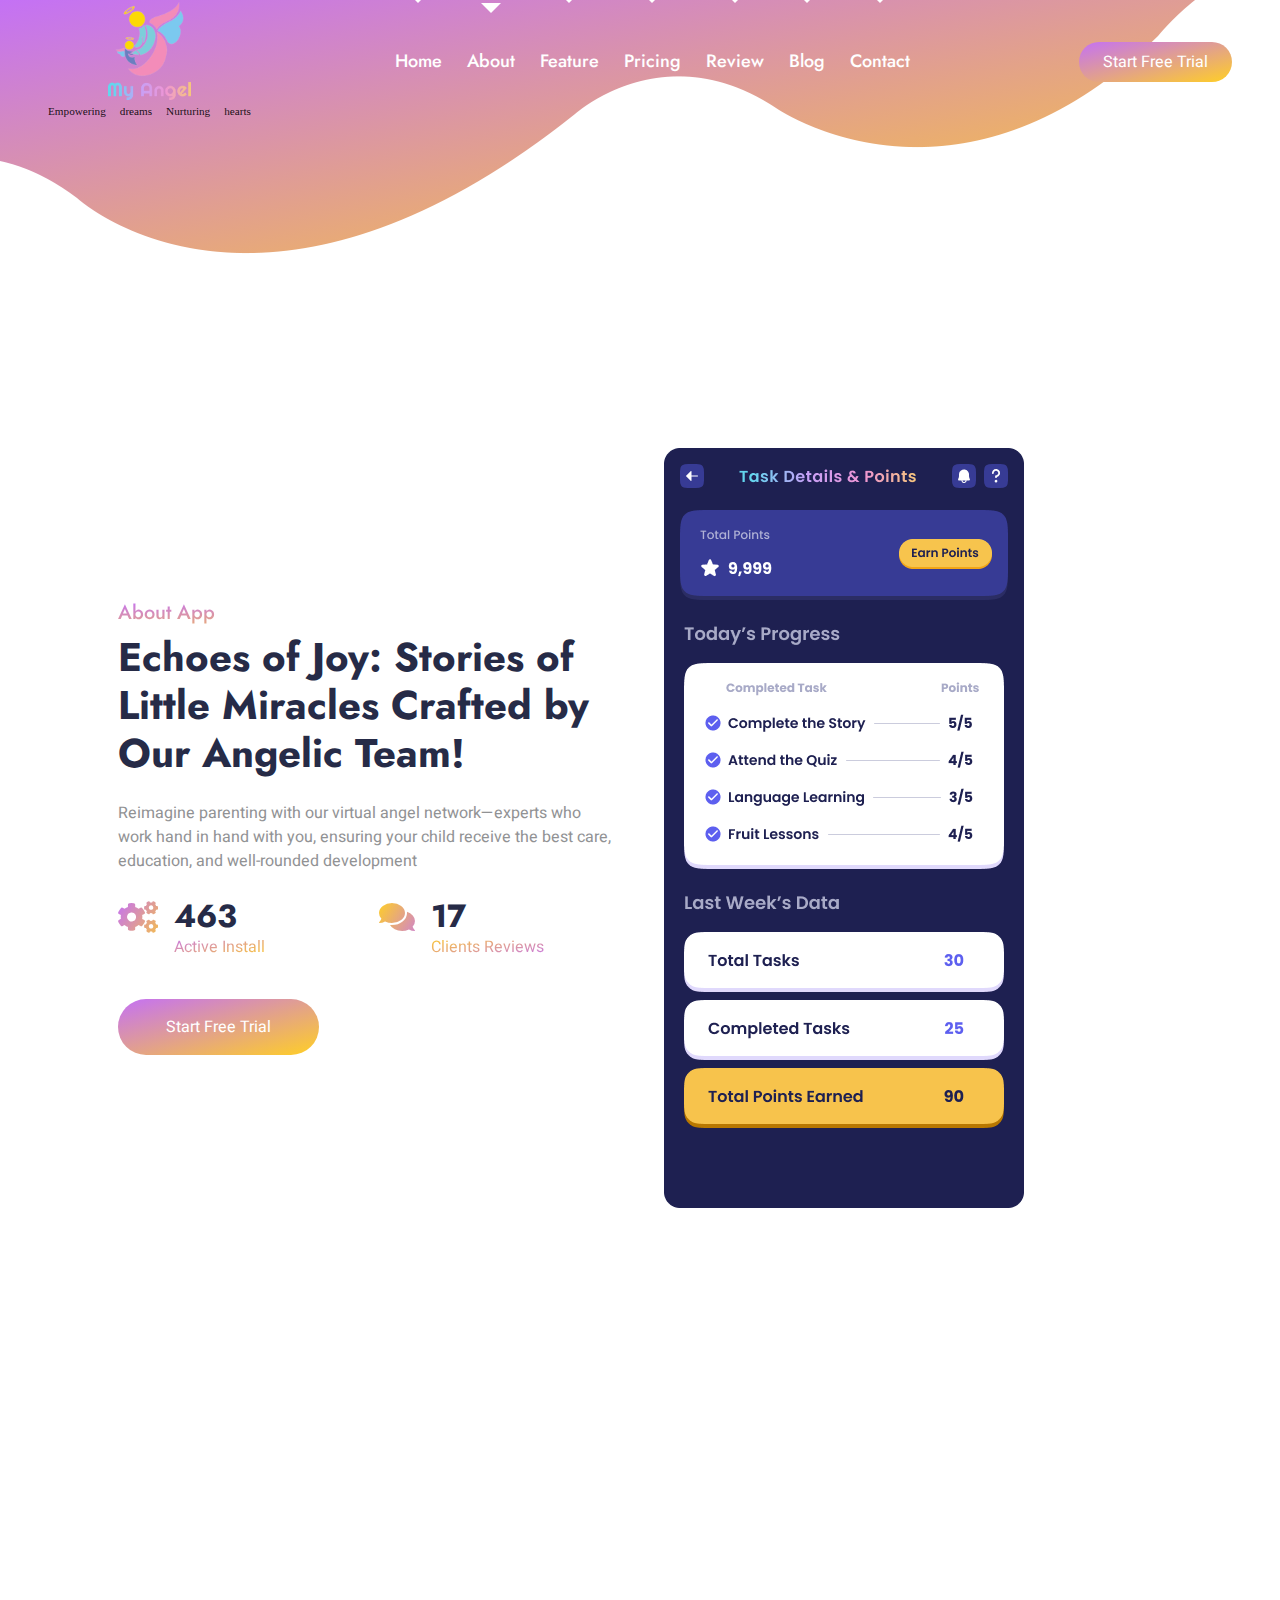
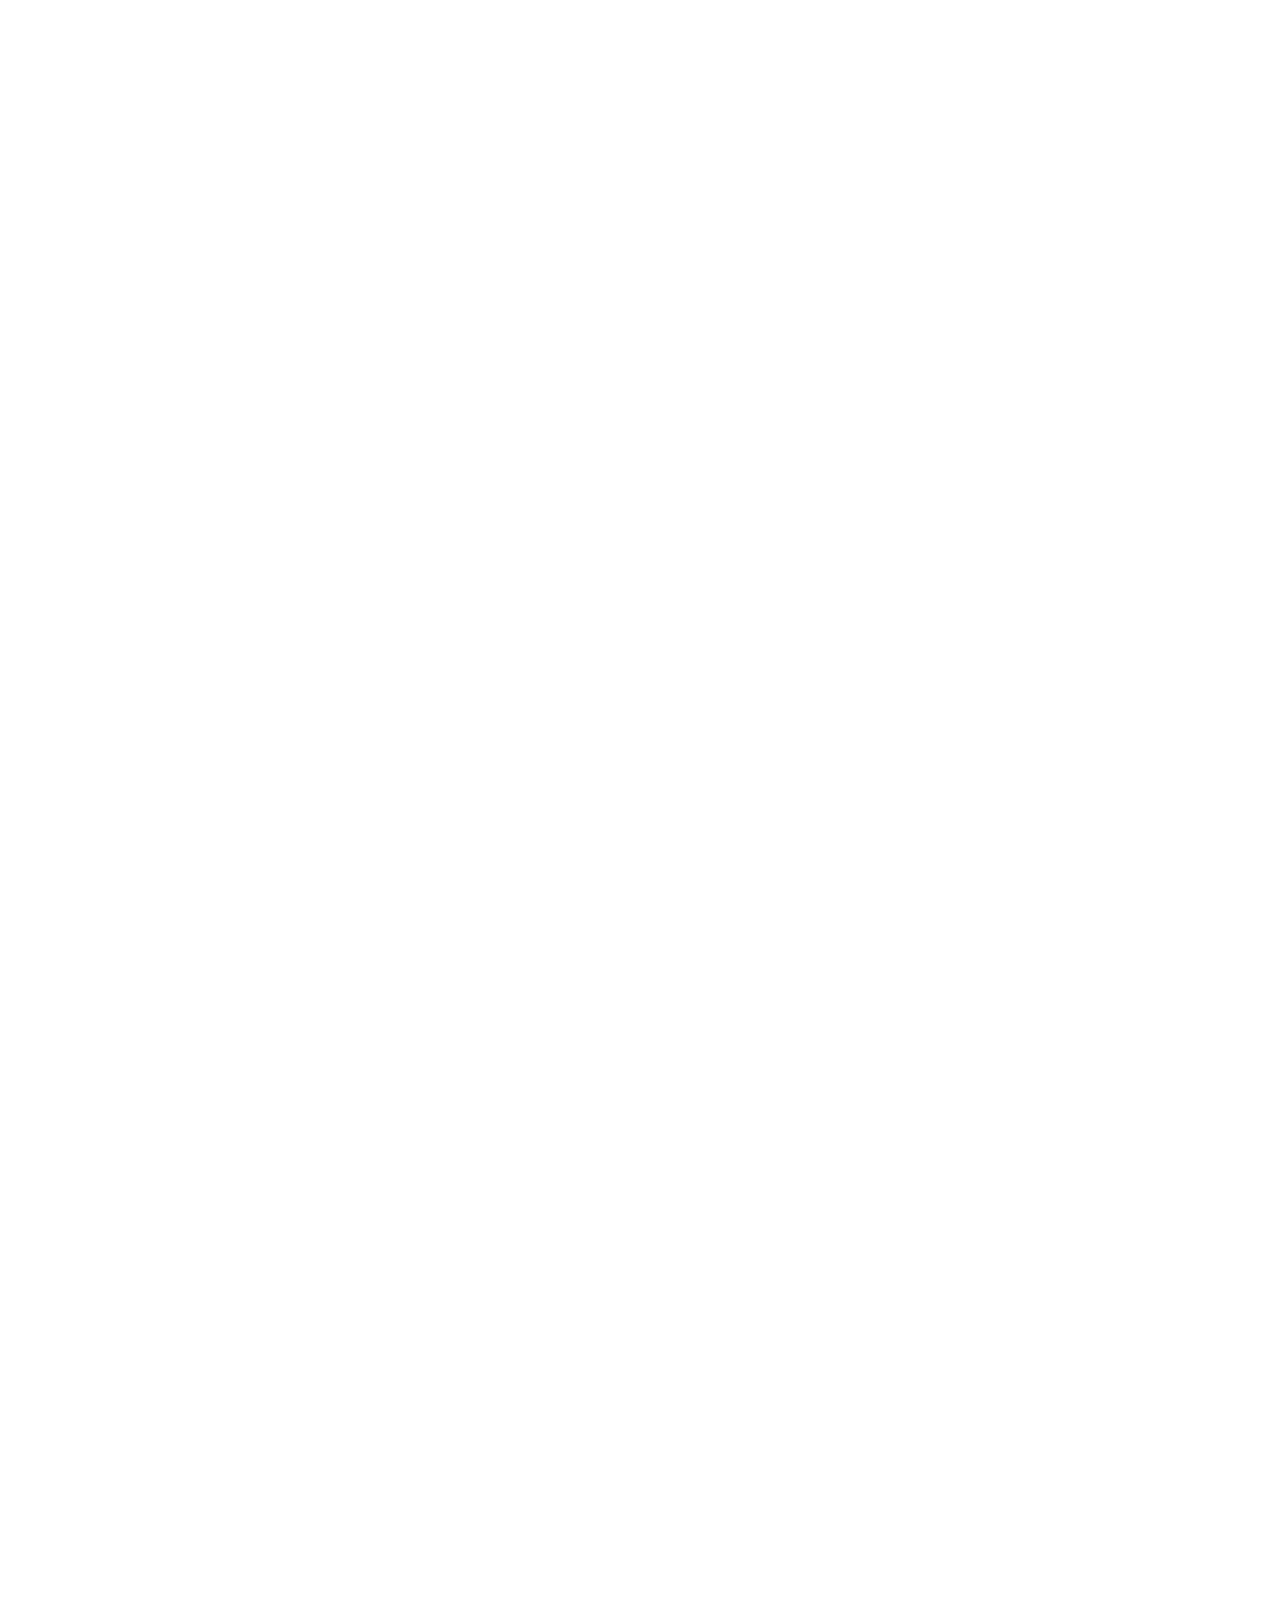
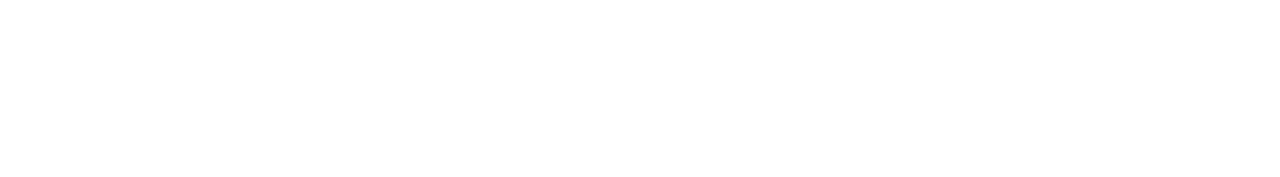
==== commit f5f086ba: "changes made in logo" ====
--- a/about.html
+++ b/about.html
@@ -61,13 +61,9 @@
         <nav
           class="navbar navbar-expand-lg navbar-light px-4 px-lg-5 py-3 py-lg-0"
         >
-          <a href="#" class="navbar-brand p-0">
+          <a href="#" class="navbar-brand logo p-0">
             <h1 class="m-0">
-              <img
-                src="img/angelLogo.png"
-                alt="Logo"
-                class="angellogo"
-              />MyAngel
+              <img src="img/angelLogo.png" alt="Logo" class="angellogo" />
             </h1>
             <p class="about-logo">Empowering dreams Nurturing hearts</p>
           </a>
--- a/css/style.css
+++ b/css/style.css
@@ -542,8 +542,16 @@
   padding-right: 0;
   border-right: none;
 }
-
+.logo {
+  display: flex;
+  flex-direction: column;
+  align-items: center;
+}
 .about-logo {
-  font-size: 0.6rem;
+  font-size: 0.7rem;
   font-family: emoji;
-}
+  margin: 4px 0px 3px 0px;
+  /* position: fixed;
+  top: 4.2rem;
+  left: 9rem; */
+}
